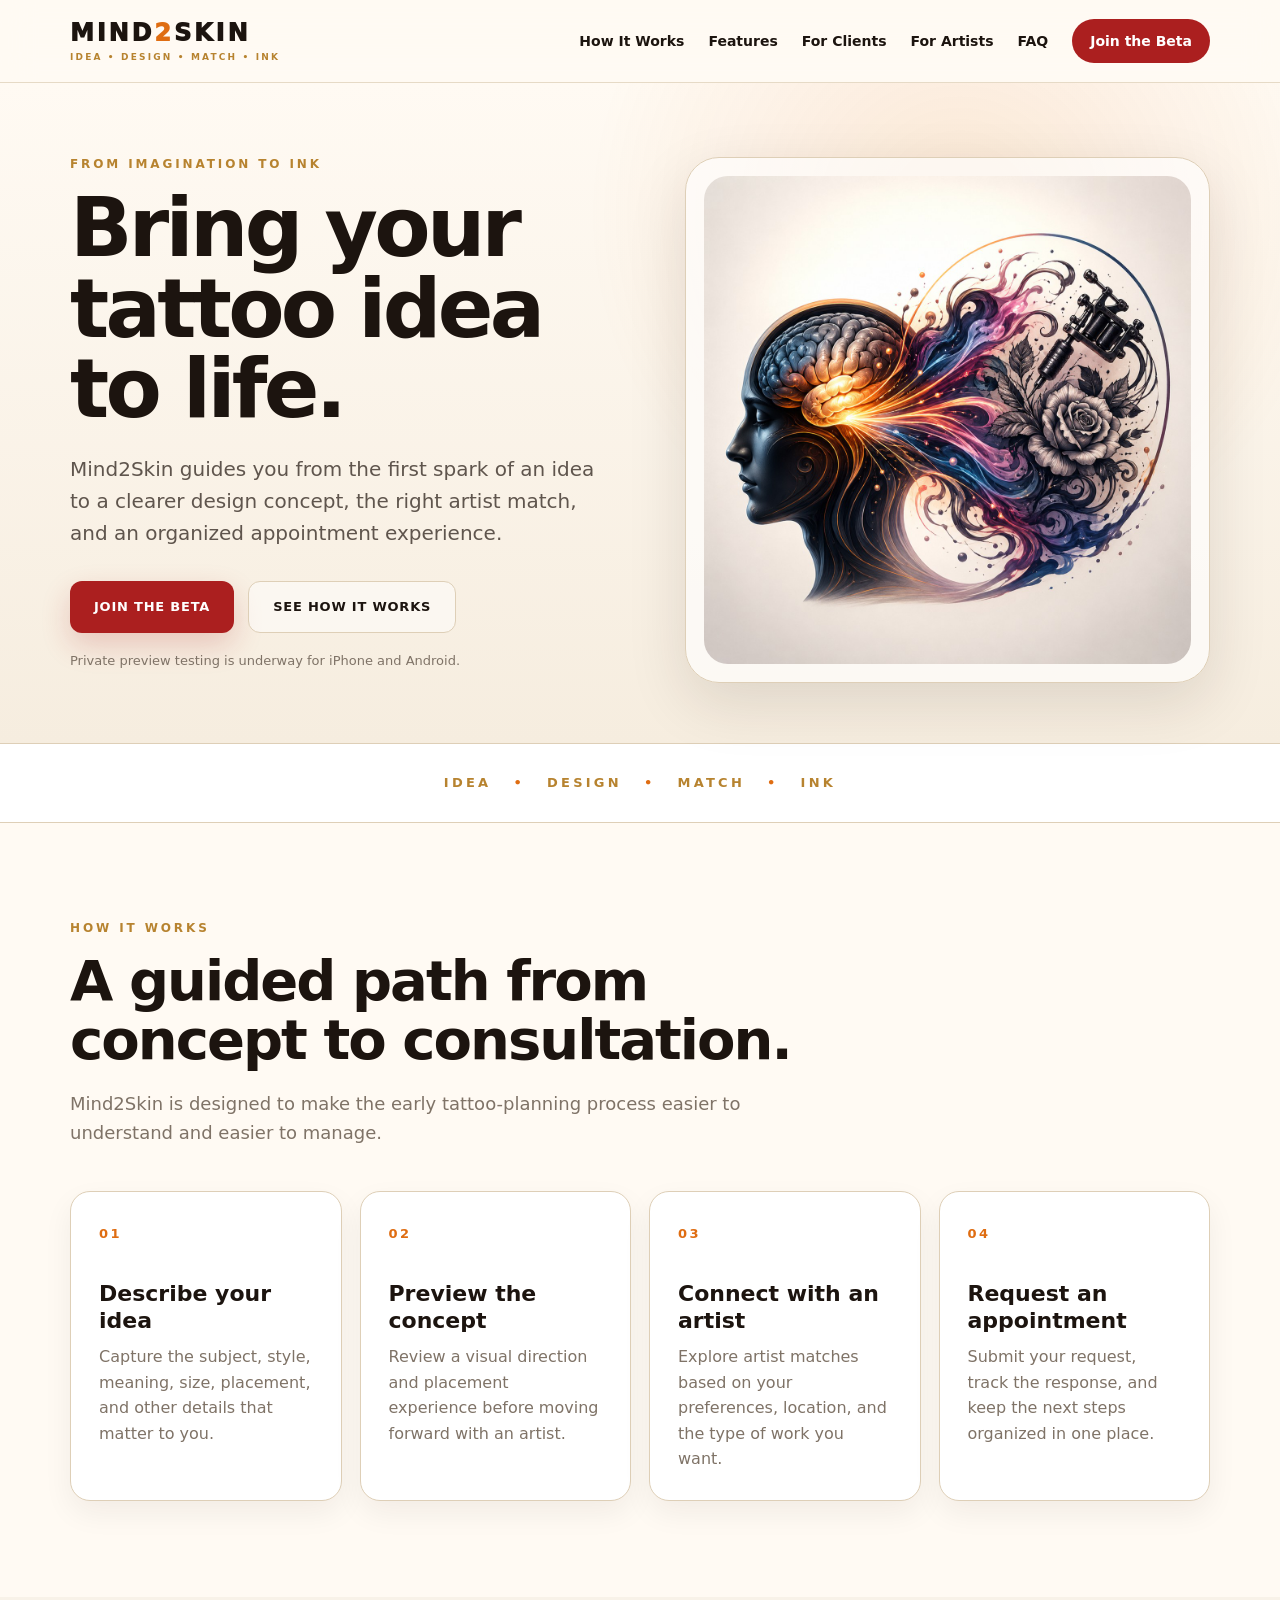
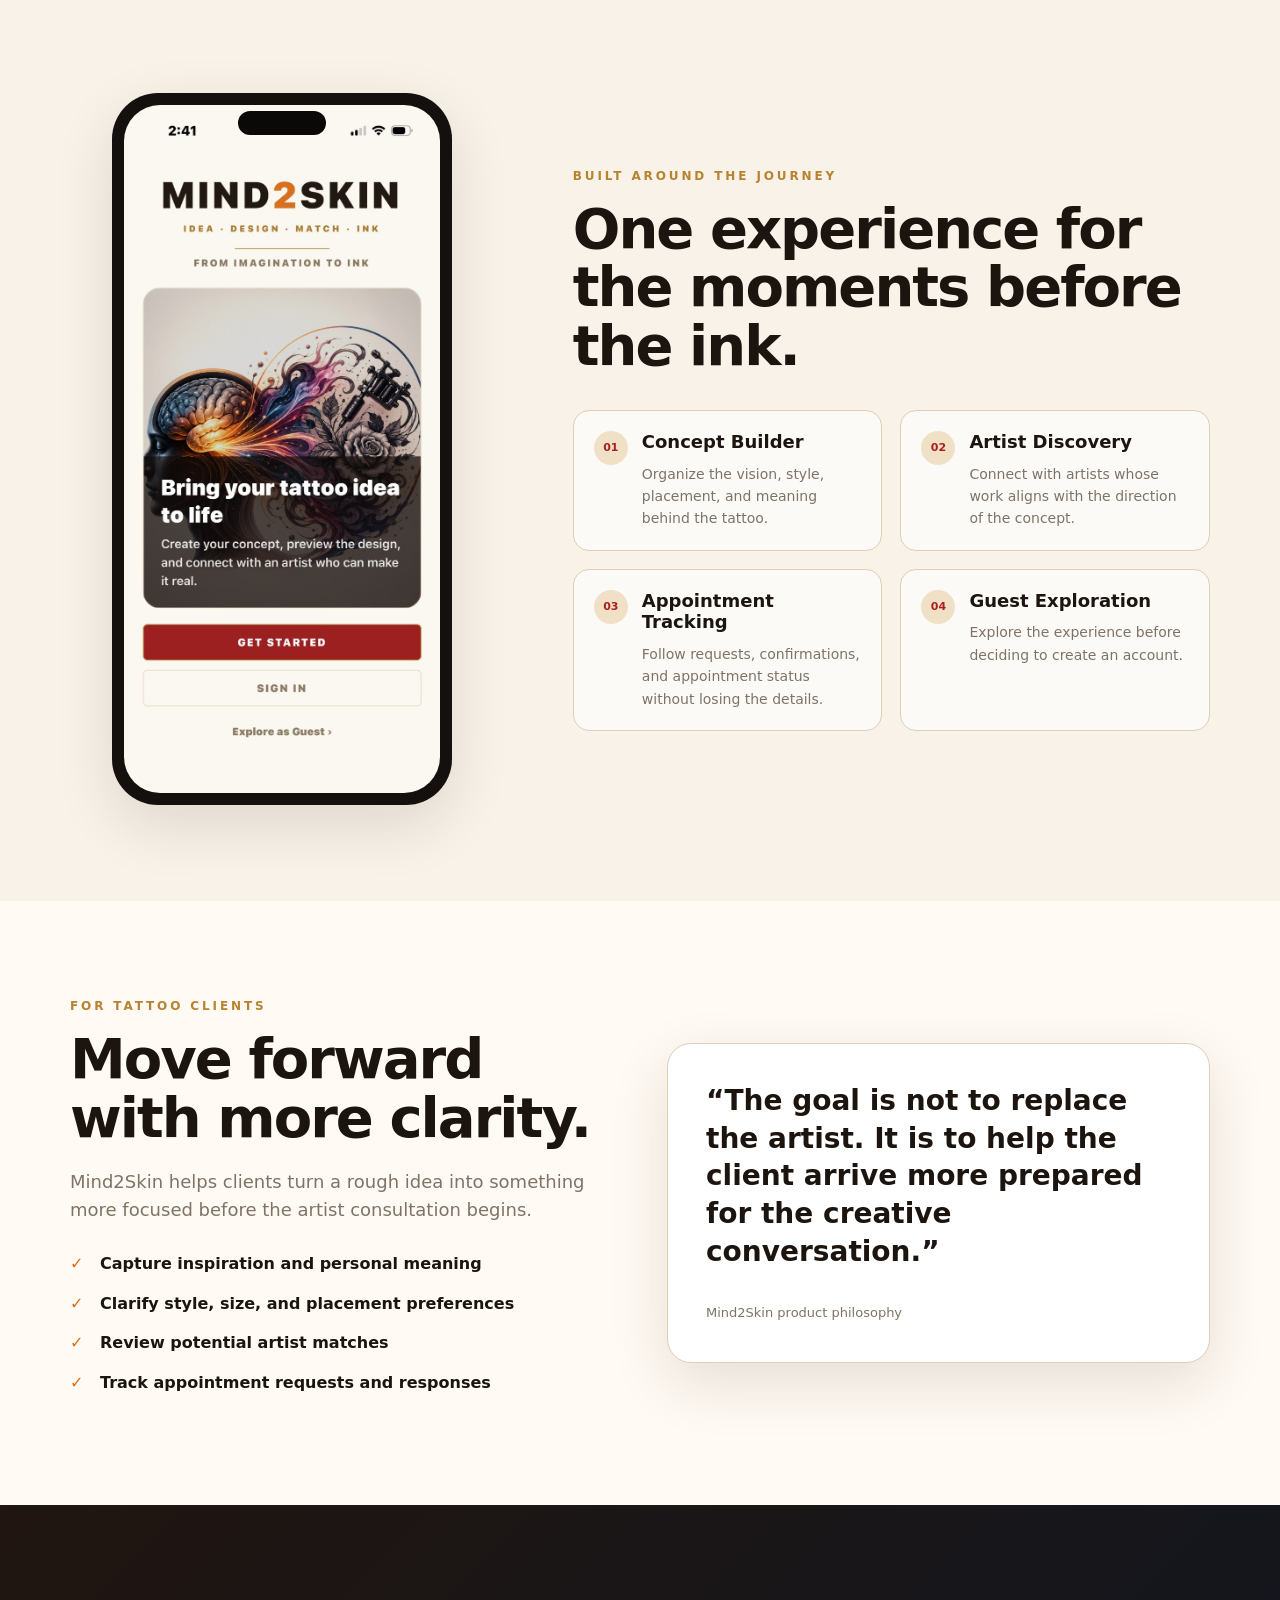
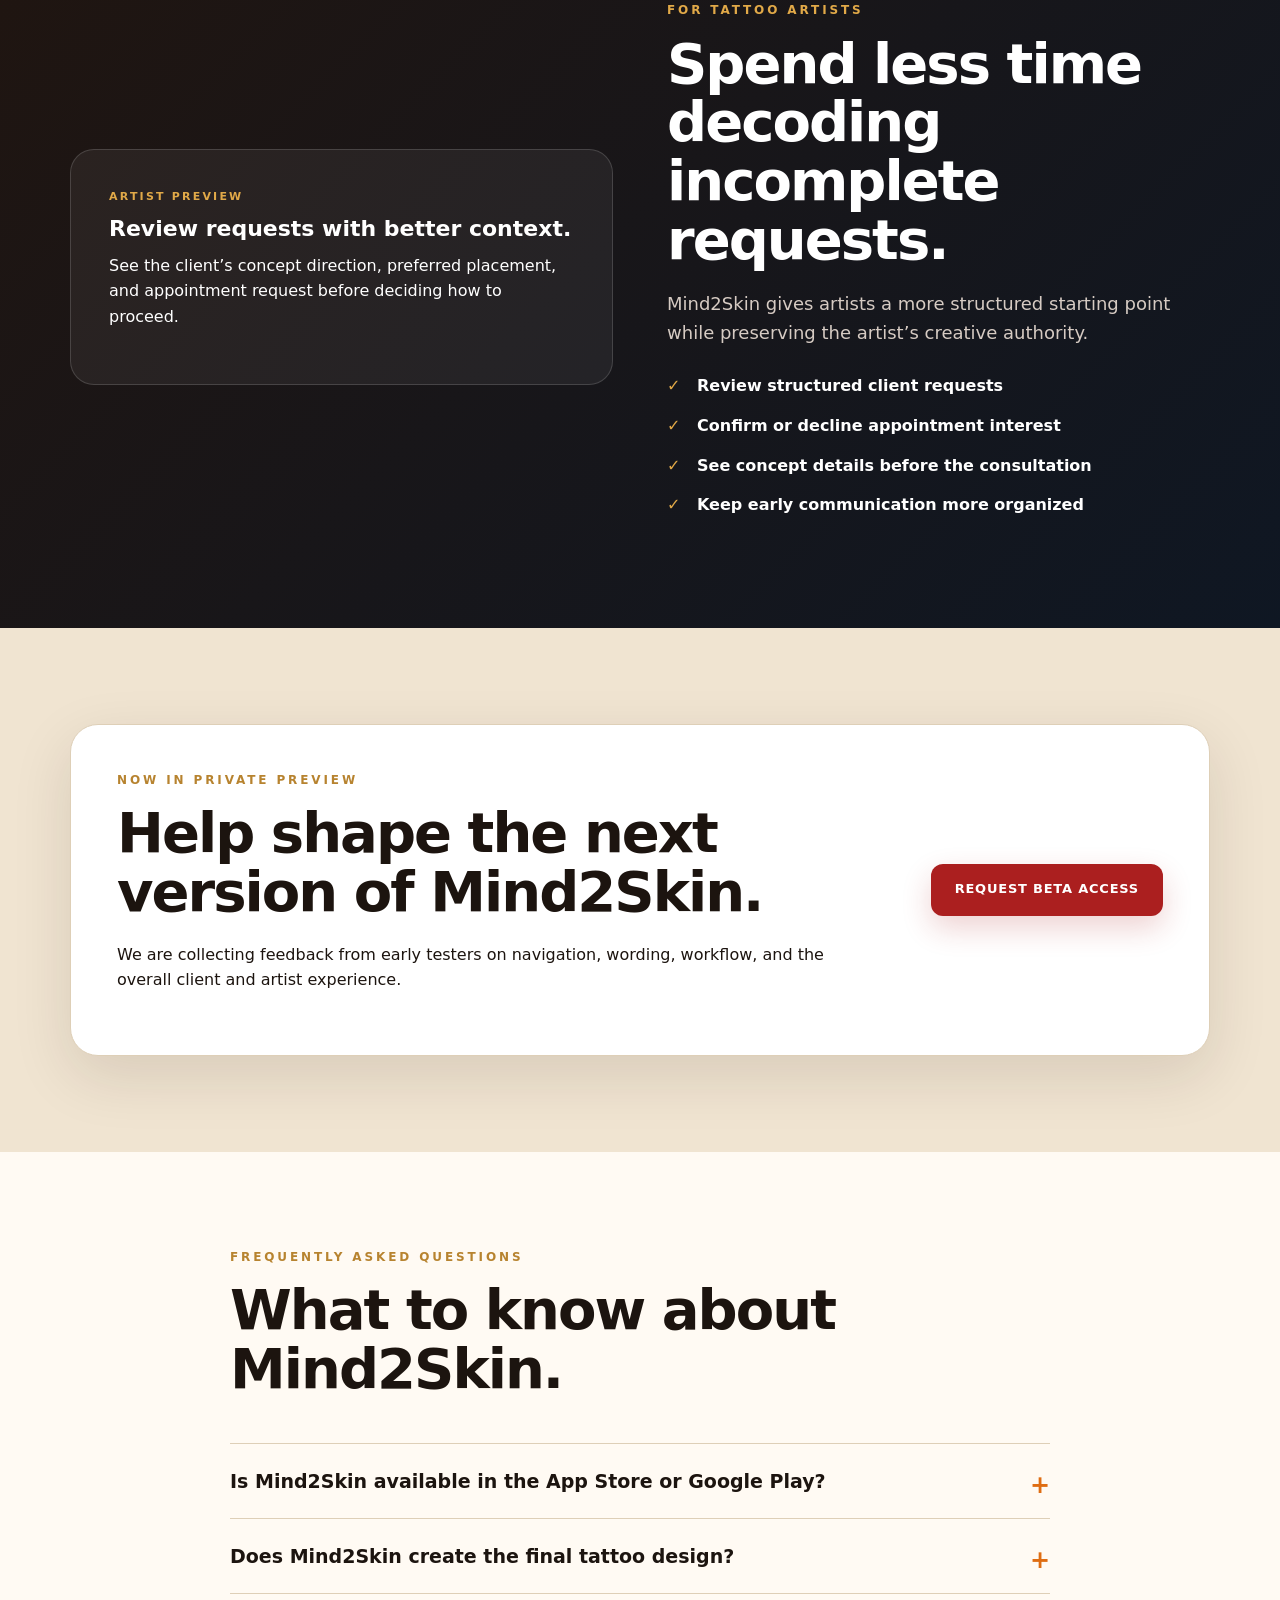
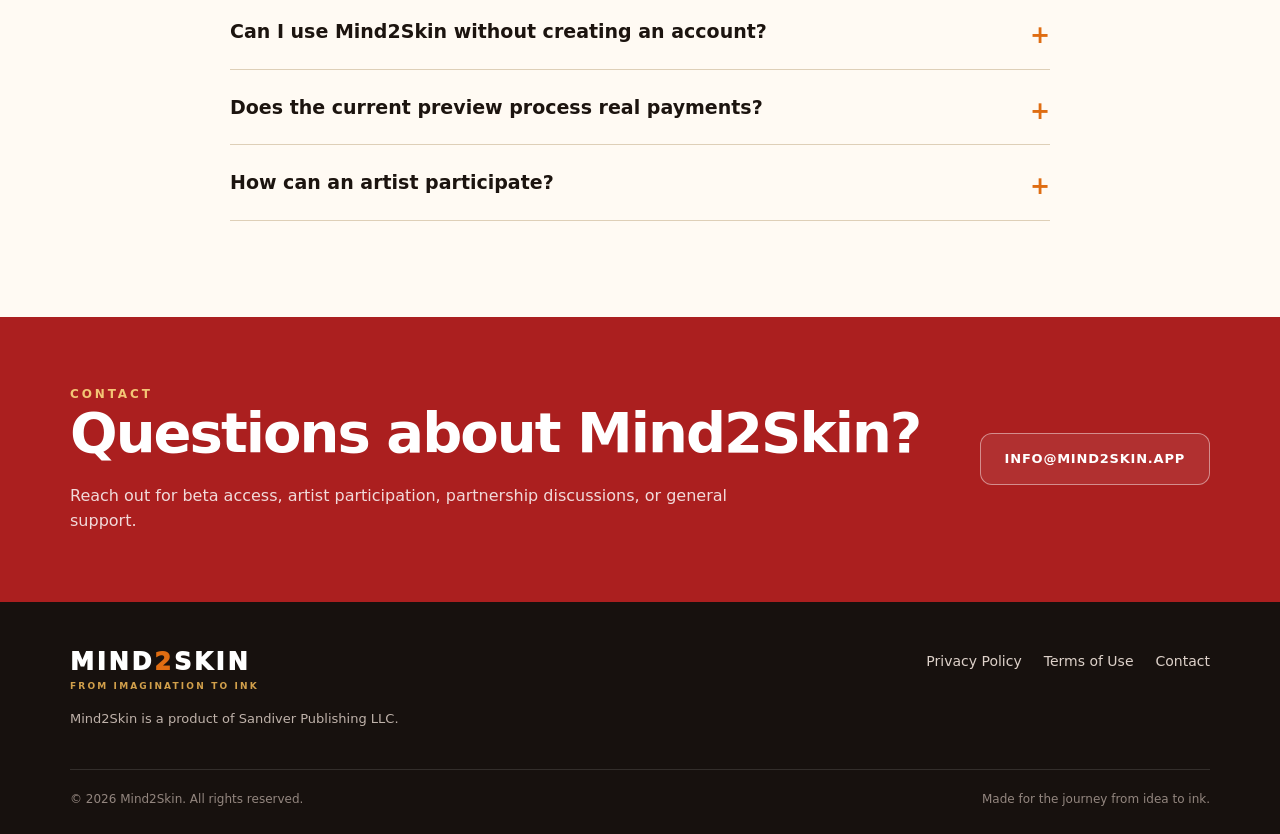
==== index.html @ bf696a44 "Create initial Mind2Skin marketing website Add responsive homepage, app artwork, mobile screenshot, " ====
<!DOCTYPE html>
<html lang="en">
<head>
  <meta charset="utf-8">
  <meta name="viewport" content="width=device-width, initial-scale=1">
  <meta name="description" content="Mind2Skin helps turn tattoo ideas into clear concepts, artist matches, and appointment-ready plans.">
  <meta name="theme-color" content="#f8f2e8">
  <meta property="og:title" content="Mind2Skin — From Imagination to Ink">
  <meta property="og:description" content="Idea. Design. Match. Ink.">
  <meta property="og:type" content="website">
  <meta property="og:image" content="assets/mind2skin-hero-web.jpg">
  <title>Mind2Skin — From Imagination to Ink</title>
  <link rel="stylesheet" href="styles.css">
  <script defer src="script.js"></script>
</head>
<body>
<a class="skip-link" href="#main">Skip to content</a>
<header class="site-header">
  <div class="container header-inner">
    <a class="brand" href="#top" aria-label="Mind2Skin home">
      <span class="brand-word">MIND<span>2</span>SKIN</span>
      <small>Idea • Design • Match • Ink</small>
    </a>
    <button class="menu-toggle" aria-expanded="false" aria-controls="site-nav"><span class="sr-only">Toggle navigation</span><span></span><span></span><span></span></button>
    <nav id="site-nav" class="site-nav" aria-label="Primary navigation">
      <a href="#how-it-works">How It Works</a><a href="#features">Features</a><a href="#clients">For Clients</a><a href="#artists">For Artists</a><a href="#faq">FAQ</a>
      <a class="nav-cta" href="mailto:info@mind2skin.app?subject=Mind2Skin%20Beta%20Interest">Join the Beta</a>
    </nav>
  </div>
</header>
<main id="main">
<section id="top" class="hero">
  <div class="container hero-grid">
    <div class="hero-copy">
      <p class="eyebrow">From Imagination to Ink</p>
      <h1>Bring your tattoo idea to life.</h1>
      <p class="hero-text">Mind2Skin guides you from the first spark of an idea to a clearer design concept, the right artist match, and an organized appointment experience.</p>
      <div class="hero-actions"><a class="button button-primary" href="mailto:info@mind2skin.app?subject=Join%20the%20Mind2Skin%20Beta">Join the Beta</a><a class="button button-secondary" href="#how-it-works">See How It Works</a></div>
      <p class="release-note">Private preview testing is underway for iPhone and Android.</p>
    </div>
    <div class="hero-media"><div class="image-frame"><img src="assets/mind2skin-hero-web.jpg" alt="Mind2Skin concept artwork showing imagination flowing into tattoo art"></div></div>
  </div>
</section>
<section class="trust-strip"><div class="container process-strip"><span>IDEA</span><b>•</b><span>DESIGN</span><b>•</b><span>MATCH</span><b>•</b><span>INK</span></div></section>
<section id="how-it-works" class="section"><div class="container">
  <div class="section-heading"><p class="eyebrow">How It Works</p><h2>A guided path from concept to consultation.</h2><p>Mind2Skin is designed to make the early tattoo-planning process easier to understand and easier to manage.</p></div>
  <div class="steps-grid">
    <article class="step-card"><span class="step-number">01</span><h3>Describe your idea</h3><p>Capture the subject, style, meaning, size, placement, and other details that matter to you.</p></article>
    <article class="step-card"><span class="step-number">02</span><h3>Preview the concept</h3><p>Review a visual direction and placement experience before moving forward with an artist.</p></article>
    <article class="step-card"><span class="step-number">03</span><h3>Connect with an artist</h3><p>Explore artist matches based on your preferences, location, and the type of work you want.</p></article>
    <article class="step-card"><span class="step-number">04</span><h3>Request an appointment</h3><p>Submit your request, track the response, and keep the next steps organized in one place.</p></article>
  </div>
</div></section>
<section id="features" class="section section-alt"><div class="container feature-layout">
  <div class="phone-preview"><div class="phone-shell"><div class="phone-notch"></div><img src="assets/app-screenshot-web.jpg" alt="Mind2Skin mobile app welcome screen"></div></div>
  <div class="feature-copy"><p class="eyebrow">Built Around the Journey</p><h2>One experience for the moments before the ink.</h2>
    <div class="feature-list">
      <article><span class="feature-icon">01</span><div><h3>Concept Builder</h3><p>Organize the vision, style, placement, and meaning behind the tattoo.</p></div></article>
      <article><span class="feature-icon">02</span><div><h3>Artist Discovery</h3><p>Connect with artists whose work aligns with the direction of the concept.</p></div></article>
      <article><span class="feature-icon">03</span><div><h3>Appointment Tracking</h3><p>Follow requests, confirmations, and appointment status without losing the details.</p></div></article>
      <article><span class="feature-icon">04</span><div><h3>Guest Exploration</h3><p>Explore the experience before deciding to create an account.</p></div></article>
    </div>
  </div>
</div></section>
<section id="clients" class="section audience-section"><div class="container audience-grid">
  <div class="audience-copy"><p class="eyebrow">For Tattoo Clients</p><h2>Move forward with more clarity.</h2><p>Mind2Skin helps clients turn a rough idea into something more focused before the artist consultation begins.</p><ul class="check-list"><li>Capture inspiration and personal meaning</li><li>Clarify style, size, and placement preferences</li><li>Review potential artist matches</li><li>Track appointment requests and responses</li></ul></div>
  <div class="audience-card quote-card"><p>“The goal is not to replace the artist. It is to help the client arrive more prepared for the creative conversation.”</p><span>Mind2Skin product philosophy</span></div>
</div></section>
<section id="artists" class="section section-dark"><div class="container audience-grid">
  <div class="audience-card dark-card"><p class="card-label">Artist Preview</p><h3>Review requests with better context.</h3><p>See the client’s concept direction, preferred placement, and appointment request before deciding how to proceed.</p></div>
  <div class="audience-copy"><p class="eyebrow eyebrow-light">For Tattoo Artists</p><h2>Spend less time decoding incomplete requests.</h2><p>Mind2Skin gives artists a more structured starting point while preserving the artist’s creative authority.</p><ul class="check-list light-list"><li>Review structured client requests</li><li>Confirm or decline appointment interest</li><li>See concept details before the consultation</li><li>Keep early communication more organized</li></ul></div>
</div></section>
<section class="section beta-section"><div class="container beta-card"><div><p class="eyebrow">Now in Private Preview</p><h2>Help shape the next version of Mind2Skin.</h2><p>We are collecting feedback from early testers on navigation, wording, workflow, and the overall client and artist experience.</p></div><a class="button button-primary" href="mailto:info@mind2skin.app?subject=Mind2Skin%20Beta%20Tester">Request Beta Access</a></div></section>
<section id="faq" class="section"><div class="container narrow"><div class="section-heading"><p class="eyebrow">Frequently Asked Questions</p><h2>What to know about Mind2Skin.</h2></div>
  <div class="faq-list">
    <details><summary>Is Mind2Skin available in the App Store or Google Play?</summary><p>Not yet. Mind2Skin is currently being tested through private preview builds for iPhone and Android.</p></details>
    <details><summary>Does Mind2Skin create the final tattoo design?</summary><p>No. Mind2Skin helps organize and communicate the concept. The tattoo artist remains responsible for the final artwork, suitability, and execution.</p></details>
    <details><summary>Can I use Mind2Skin without creating an account?</summary><p>Guest exploration is available for parts of the experience, but an account is required to save requests, match with artists, and track appointments.</p></details>
    <details><summary>Does the current preview process real payments?</summary><p>No. Payment functionality shown in the preview is not yet active and does not process real transactions.</p></details>
    <details><summary>How can an artist participate?</summary><p>Artists interested in preview testing or future participation can contact us at info@mind2skin.app.</p></details>
  </div>
</div></section>
<section class="contact-section"><div class="container contact-inner"><div><p class="eyebrow">Contact</p><h2>Questions about Mind2Skin?</h2><p>Reach out for beta access, artist participation, partnership discussions, or general support.</p></div><a class="button button-secondary light-button" href="mailto:info@mind2skin.app">info@mind2skin.app</a></div></section>
</main>
<footer class="site-footer"><div class="container footer-grid"><div><div class="brand footer-brand"><span class="brand-word">MIND<span>2</span>SKIN</span><small>From Imagination to Ink</small></div><p>Mind2Skin is a product of Sandiver Publishing LLC.</p></div><div class="footer-links"><a href="privacy.html">Privacy Policy</a><a href="terms.html">Terms of Use</a><a href="mailto:info@mind2skin.app">Contact</a></div></div><div class="container footer-bottom"><span>© <span data-year></span> Mind2Skin. All rights reserved.</span><span>Made for the journey from idea to ink.</span></div></footer>
</body></html>
---- styles.css ----
:root{--cream:#f8f2e8;--cream2:#fffaf3;--ink:#1c140f;--muted:#7f7367;--line:#decfb7;--gold:#b7832f;--orange:#df6d12;--red:#ab1f1f;--red2:#861717;--white:#fff;--shadow:0 20px 60px rgba(39,24,14,.12)}*{box-sizing:border-box}html{scroll-behavior:smooth}body{margin:0;font-family:Inter,ui-sans-serif,system-ui,-apple-system,BlinkMacSystemFont,"Segoe UI",sans-serif;color:var(--ink);background:var(--cream2);line-height:1.6}img{max-width:100%;display:block}a{color:inherit;text-decoration:none}.container{width:min(1140px,calc(100% - 40px));margin:0 auto}.narrow{width:min(820px,calc(100% - 40px))}.section{padding:96px 0}.skip-link{position:absolute;left:-9999px;top:10px;background:var(--ink);color:#fff;padding:10px 14px;border-radius:8px;z-index:1000}.skip-link:focus{left:10px}.sr-only{position:absolute;width:1px;height:1px;padding:0;margin:-1px;overflow:hidden;clip:rect(0,0,0,0);white-space:nowrap;border:0}.site-header{position:sticky;top:0;z-index:50;background:rgba(255,250,243,.92);backdrop-filter:blur(16px);border-bottom:1px solid rgba(222,207,183,.75)}.header-inner{min-height:82px;display:flex;align-items:center;justify-content:space-between;gap:24px}.brand{display:flex;flex-direction:column;line-height:1}.brand-word{font-size:24px;font-weight:950;letter-spacing:.12em}.brand-word span{color:var(--orange)}.brand small{margin-top:8px;font-size:9px;font-weight:800;letter-spacing:.24em;text-transform:uppercase;color:var(--gold)}.site-nav{display:flex;align-items:center;gap:24px;font-size:14px;font-weight:750}.site-nav a:hover{color:var(--red)}.nav-cta{padding:11px 18px;border-radius:999px;background:var(--red);color:#fff!important}.menu-toggle{display:none;border:0;background:transparent;padding:10px}.menu-toggle span:not(.sr-only){display:block;width:24px;height:2px;background:var(--ink);margin:5px 0}.hero{padding:72px 0 58px;background:radial-gradient(circle at 75% 20%,rgba(223,109,18,.13),transparent 34%),linear-gradient(180deg,#fffaf3 0%,#f6eddf 100%)}.hero-grid{display:grid;grid-template-columns:1.02fr .98fr;align-items:center;gap:68px}.eyebrow{margin:0 0 14px;color:var(--gold);font-size:12px;font-weight:900;letter-spacing:.24em;text-transform:uppercase}h1,h2,h3,p{margin-top:0}h1{font-size:clamp(46px,7vw,82px);line-height:.98;letter-spacing:-.045em;margin-bottom:24px}h2{font-size:clamp(34px,4.8vw,56px);line-height:1.05;letter-spacing:-.035em;margin-bottom:20px}h3{font-size:22px;line-height:1.2;margin-bottom:10px}.hero-text{max-width:640px;font-size:20px;color:#5f554d}.hero-actions{display:flex;flex-wrap:wrap;gap:14px;margin-top:32px}.button{display:inline-flex;align-items:center;justify-content:center;min-height:52px;padding:0 24px;border-radius:12px;font-weight:900;letter-spacing:.06em;text-transform:uppercase;font-size:13px;transition:.2s}.button:hover{transform:translateY(-2px)}.button-primary{background:var(--red);color:#fff;box-shadow:0 12px 30px rgba(171,31,31,.2)}.button-primary:hover{background:var(--red2)}.button-secondary{border:1px solid var(--line);background:rgba(255,255,255,.5)}.release-note{margin-top:18px;color:var(--muted);font-size:13px}.image-frame{padding:18px;border:1px solid var(--line);border-radius:34px;background:rgba(255,255,255,.65);box-shadow:var(--shadow)}.image-frame img{border-radius:24px}.trust-strip{border-top:1px solid var(--line);border-bottom:1px solid var(--line);background:#fff}.process-strip{min-height:78px;display:flex;align-items:center;justify-content:center;gap:22px;color:var(--gold);font-weight:900;letter-spacing:.25em;font-size:13px}.process-strip b{color:var(--orange)}.section-heading{max-width:760px;margin-bottom:44px}.section-heading>p:last-child{font-size:18px;color:var(--muted)}.steps-grid{display:grid;grid-template-columns:repeat(4,1fr);gap:18px}.step-card{padding:28px;border:1px solid var(--line);border-radius:20px;background:#fff;box-shadow:0 12px 30px rgba(39,24,14,.06)}.step-number{display:inline-block;margin-bottom:36px;color:var(--orange);font-size:13px;font-weight:900;letter-spacing:.18em}.step-card p{margin-bottom:0;color:var(--muted)}.section-alt{background:var(--cream)}.feature-layout{display:grid;grid-template-columns:.8fr 1.2fr;gap:78px;align-items:center}.phone-preview{display:flex;justify-content:center}.phone-shell{position:relative;width:min(340px,100%);padding:12px;border-radius:46px;background:#14100d;box-shadow:var(--shadow)}.phone-notch{position:absolute;z-index:2;top:18px;left:50%;transform:translateX(-50%);width:88px;height:24px;border-radius:999px;background:#0b0908}.phone-shell img{border-radius:36px}.feature-list{display:grid;grid-template-columns:1fr 1fr;gap:18px;margin-top:34px}.feature-list article{display:flex;gap:14px;padding:20px;border:1px solid var(--line);border-radius:16px;background:rgba(255,255,255,.65)}.feature-list h3{font-size:18px}.feature-list p{margin-bottom:0;color:var(--muted);font-size:14px}.feature-icon{flex:0 0 34px;height:34px;display:grid;place-items:center;border-radius:50%;background:#efe0c6;color:var(--red);font-size:11px;font-weight:900}.audience-grid{display:grid;grid-template-columns:1fr 1fr;gap:54px;align-items:center}.audience-copy>p:not(.eyebrow){font-size:18px;color:var(--muted)}.check-list{list-style:none;padding:0;margin:26px 0 0}.check-list li{position:relative;padding-left:30px;margin:14px 0;font-weight:700}.check-list li:before{content:"✓";position:absolute;left:0;color:var(--orange)}.audience-card{padding:38px;border-radius:24px;background:#fff;border:1px solid var(--line);box-shadow:var(--shadow)}.quote-card p{font-size:28px;line-height:1.35;font-weight:800}.quote-card span{color:var(--muted);font-size:13px}.section-dark{background:linear-gradient(135deg,#201510,#0f1723);color:#fff}.eyebrow-light{color:#e1a948}.dark-card{background:rgba(255,255,255,.06);border-color:rgba(255,255,255,.15);box-shadow:none}.card-label{color:#e1a948;font-size:11px;font-weight:900;letter-spacing:.2em;text-transform:uppercase}.section-dark .audience-copy>p:not(.eyebrow){color:#d6cbc3}.light-list li:before{color:#e1a948}.beta-section{background:#f0e4d1}.beta-card{display:flex;align-items:center;justify-content:space-between;gap:40px;padding:46px;border-radius:28px;background:#fff;border:1px solid var(--line);box-shadow:var(--shadow)}.beta-card div{max-width:760px}.faq-list{border-top:1px solid var(--line)}.faq-list details{border-bottom:1px solid var(--line);padding:22px 0}.faq-list summary{cursor:pointer;font-size:19px;font-weight:850;list-style:none}.faq-list summary:after{content:"+";float:right;color:var(--orange);font-size:24px}.faq-list details[open] summary:after{content:"–"}.faq-list p{margin:14px 0 0;color:var(--muted)}.contact-section{padding:68px 0;background:var(--red);color:#fff}.contact-inner{display:flex;align-items:center;justify-content:space-between;gap:30px}.contact-inner p{max-width:720px;margin-bottom:0;color:#f1dada}.contact-inner .eyebrow{color:#f3c575}.light-button{border-color:rgba(255,255,255,.45);color:#fff;background:rgba(255,255,255,.08)}.site-footer{padding:48px 0 24px;background:#17110e;color:#fff}.footer-grid{display:flex;justify-content:space-between;gap:40px}.footer-brand small{color:#d2a04b}.footer-grid p{margin:18px 0 0;color:#bfb2aa;font-size:13px}.footer-links{display:flex;gap:22px;flex-wrap:wrap;align-items:flex-start}.footer-links a{color:#ddd1c9;font-size:14px}.footer-bottom{display:flex;justify-content:space-between;gap:20px;margin-top:40px;padding-top:20px;border-top:1px solid rgba(255,255,255,.12);color:#93867f;font-size:12px}.legal-page{padding:70px 0 100px}.legal-page h1{font-size:48px}.legal-page h2{font-size:28px;margin-top:38px}.legal-page p,.legal-page li{color:#5f554d}.legal-note{padding:18px 20px;border:1px solid var(--line);border-radius:14px;background:var(--cream)}@media(max-width:900px){.menu-toggle{display:block}.site-nav{display:none;position:absolute;top:82px;left:20px;right:20px;flex-direction:column;align-items:stretch;gap:0;padding:16px;border:1px solid var(--line);border-radius:16px;background:#fff;box-shadow:var(--shadow)}.site-nav.open{display:flex}.site-nav a{padding:12px 8px}.nav-cta{text-align:center;margin-top:8px}.hero-grid,.feature-layout,.audience-grid{grid-template-columns:1fr}.hero-copy{text-align:center}.hero-actions{justify-content:center}.hero-media{max-width:650px;margin:0 auto}.steps-grid{grid-template-columns:1fr 1fr}.feature-copy{order:-1}}@media(max-width:640px){.container,.narrow{width:min(100% - 28px,1140px)}.section{padding:70px 0}.hero{padding:50px 0}h1{font-size:48px}h2{font-size:38px}.hero-text{font-size:17px}.hero-actions{flex-direction:column}.button{width:100%}.steps-grid,.feature-list{grid-template-columns:1fr}.process-strip{gap:10px;font-size:10px;letter-spacing:.16em}.beta-card,.contact-inner,.footer-grid,.footer-bottom{flex-direction:column;align-items:flex-start}.beta-card{padding:30px}.quote-card p{font-size:23px}.site-header .brand small{display:none}}
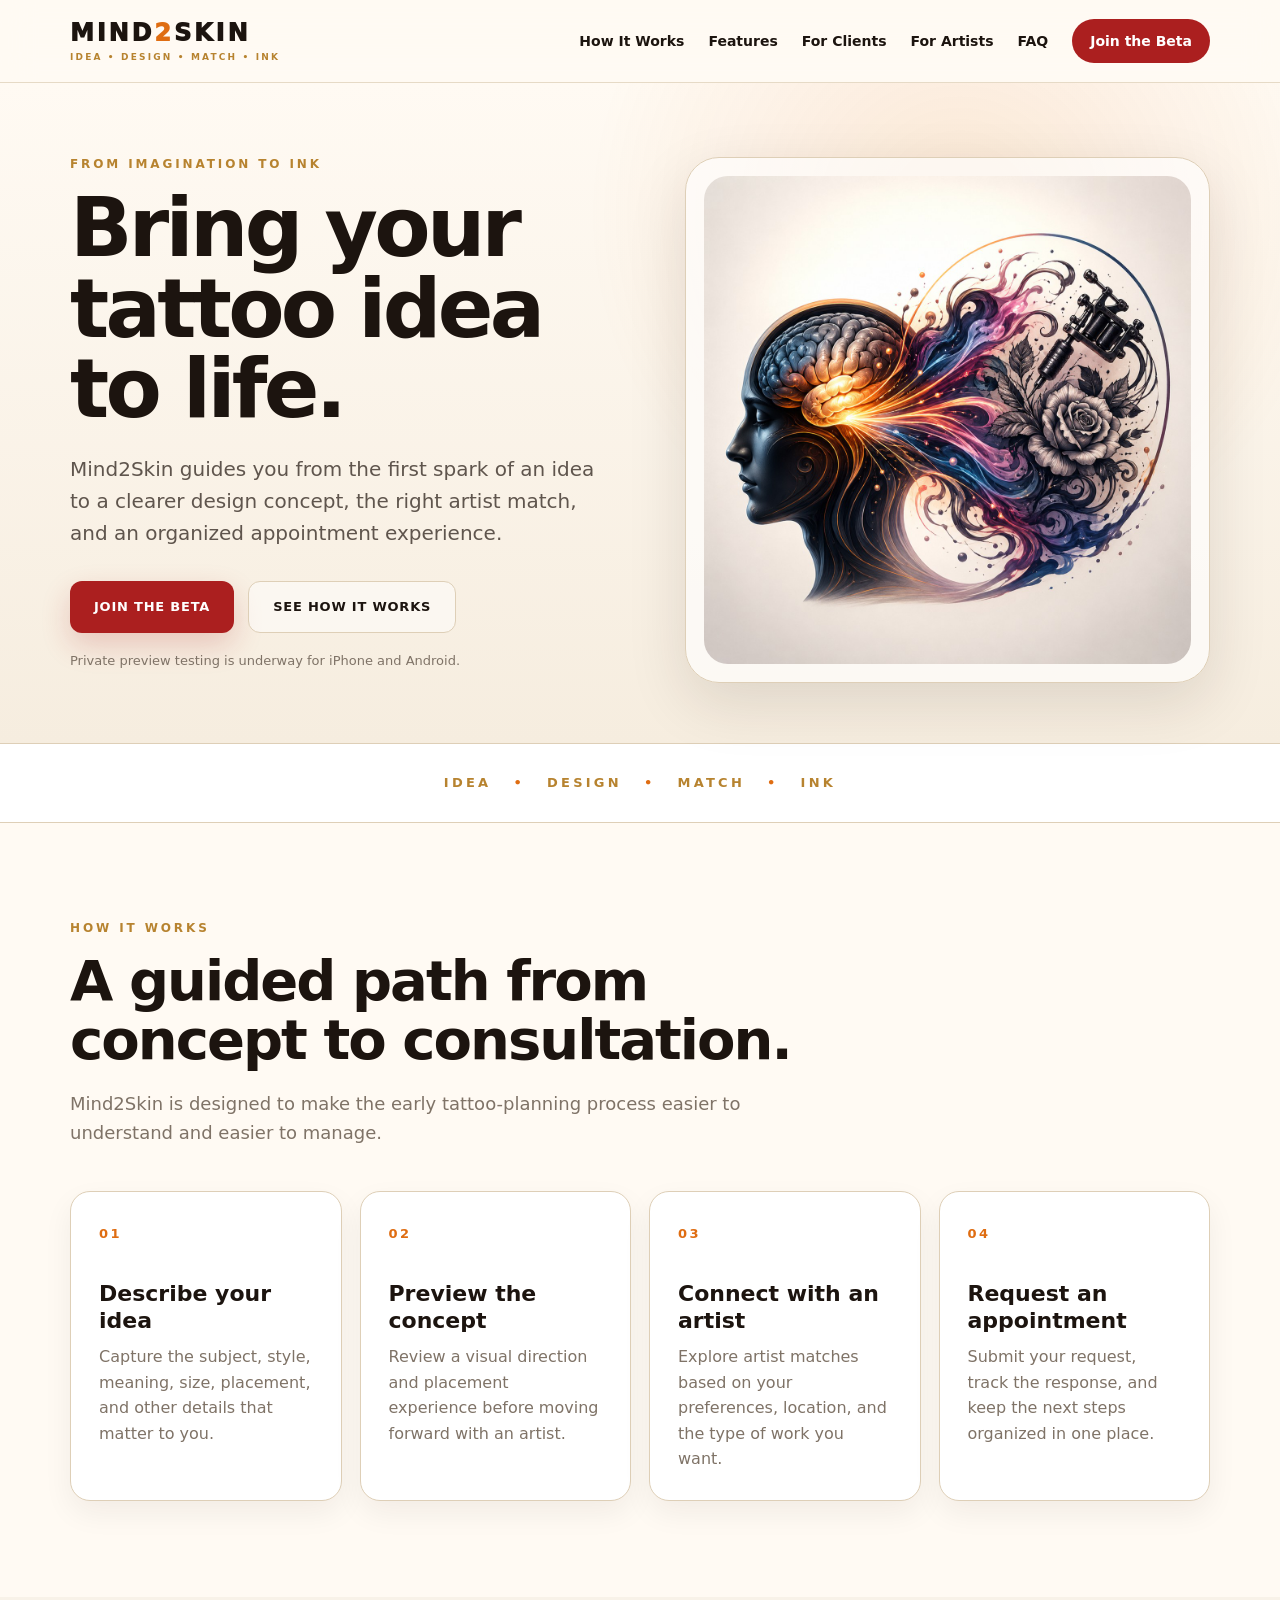
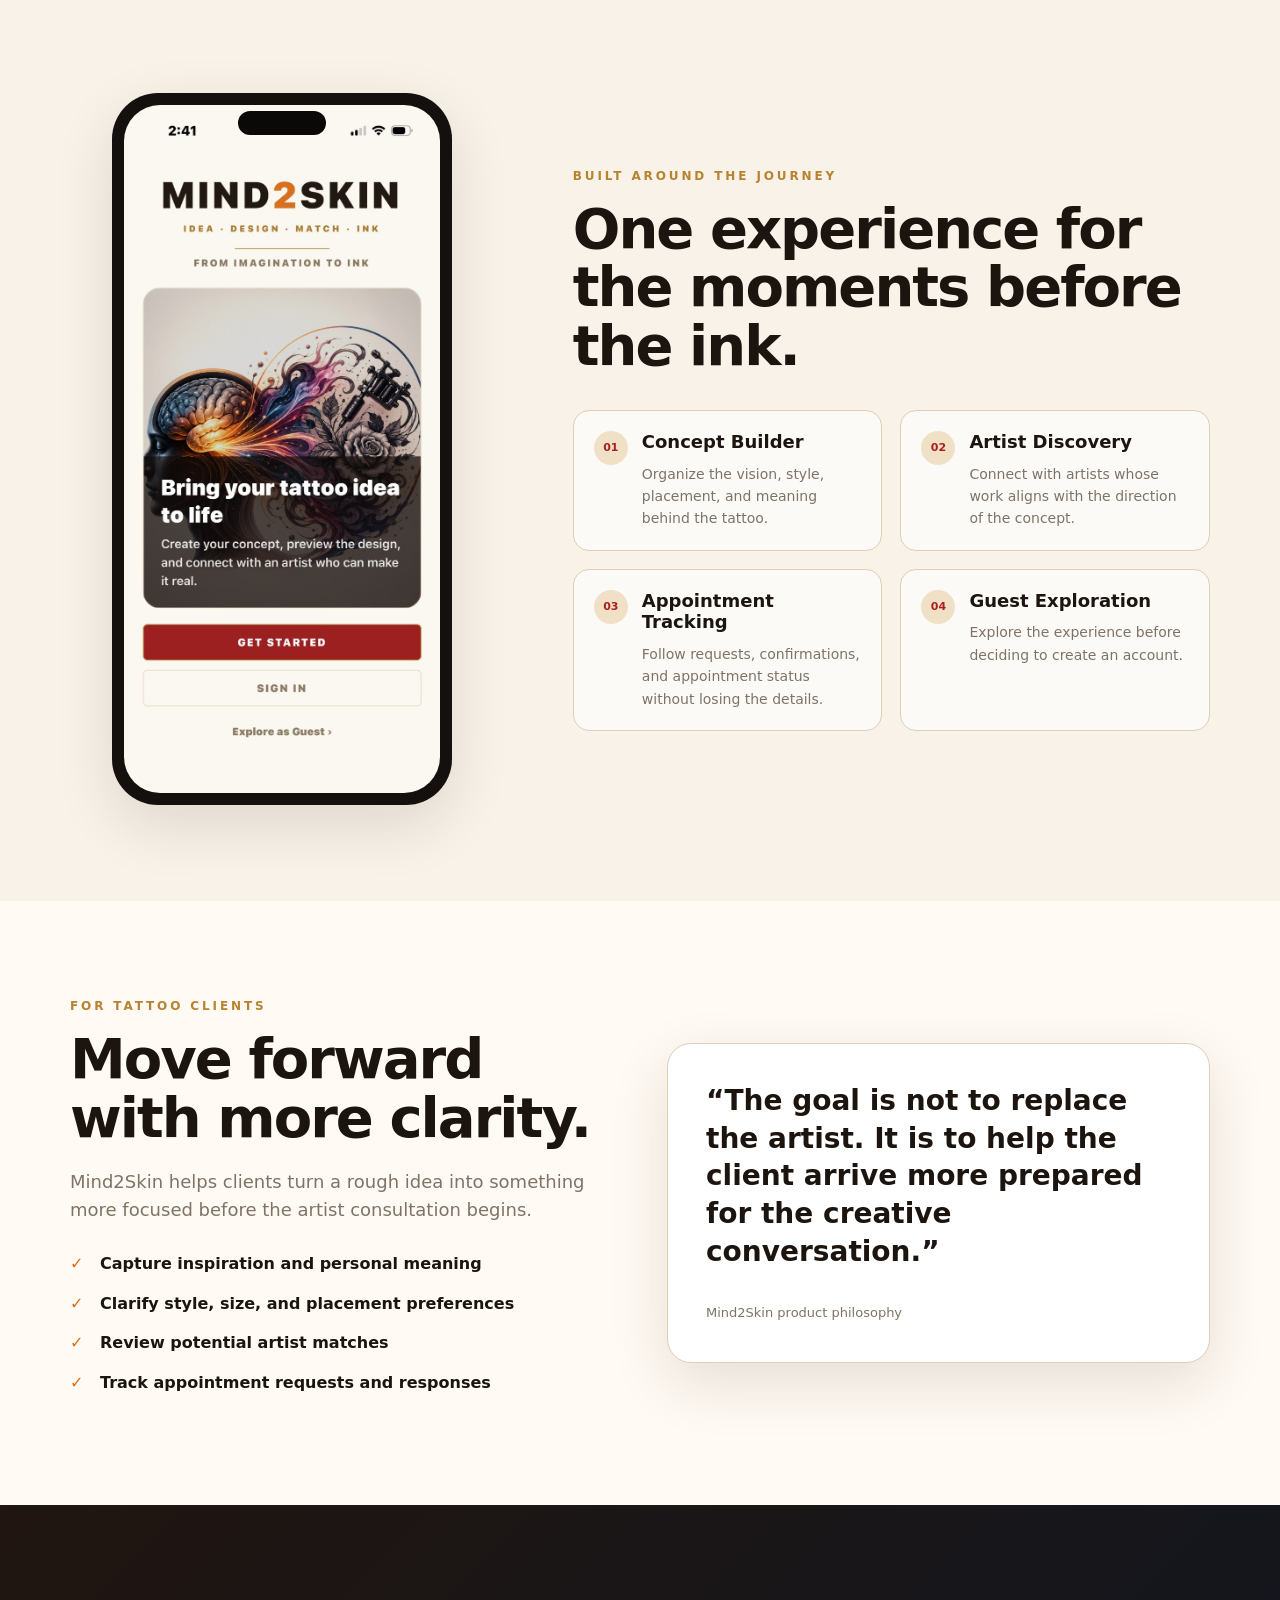
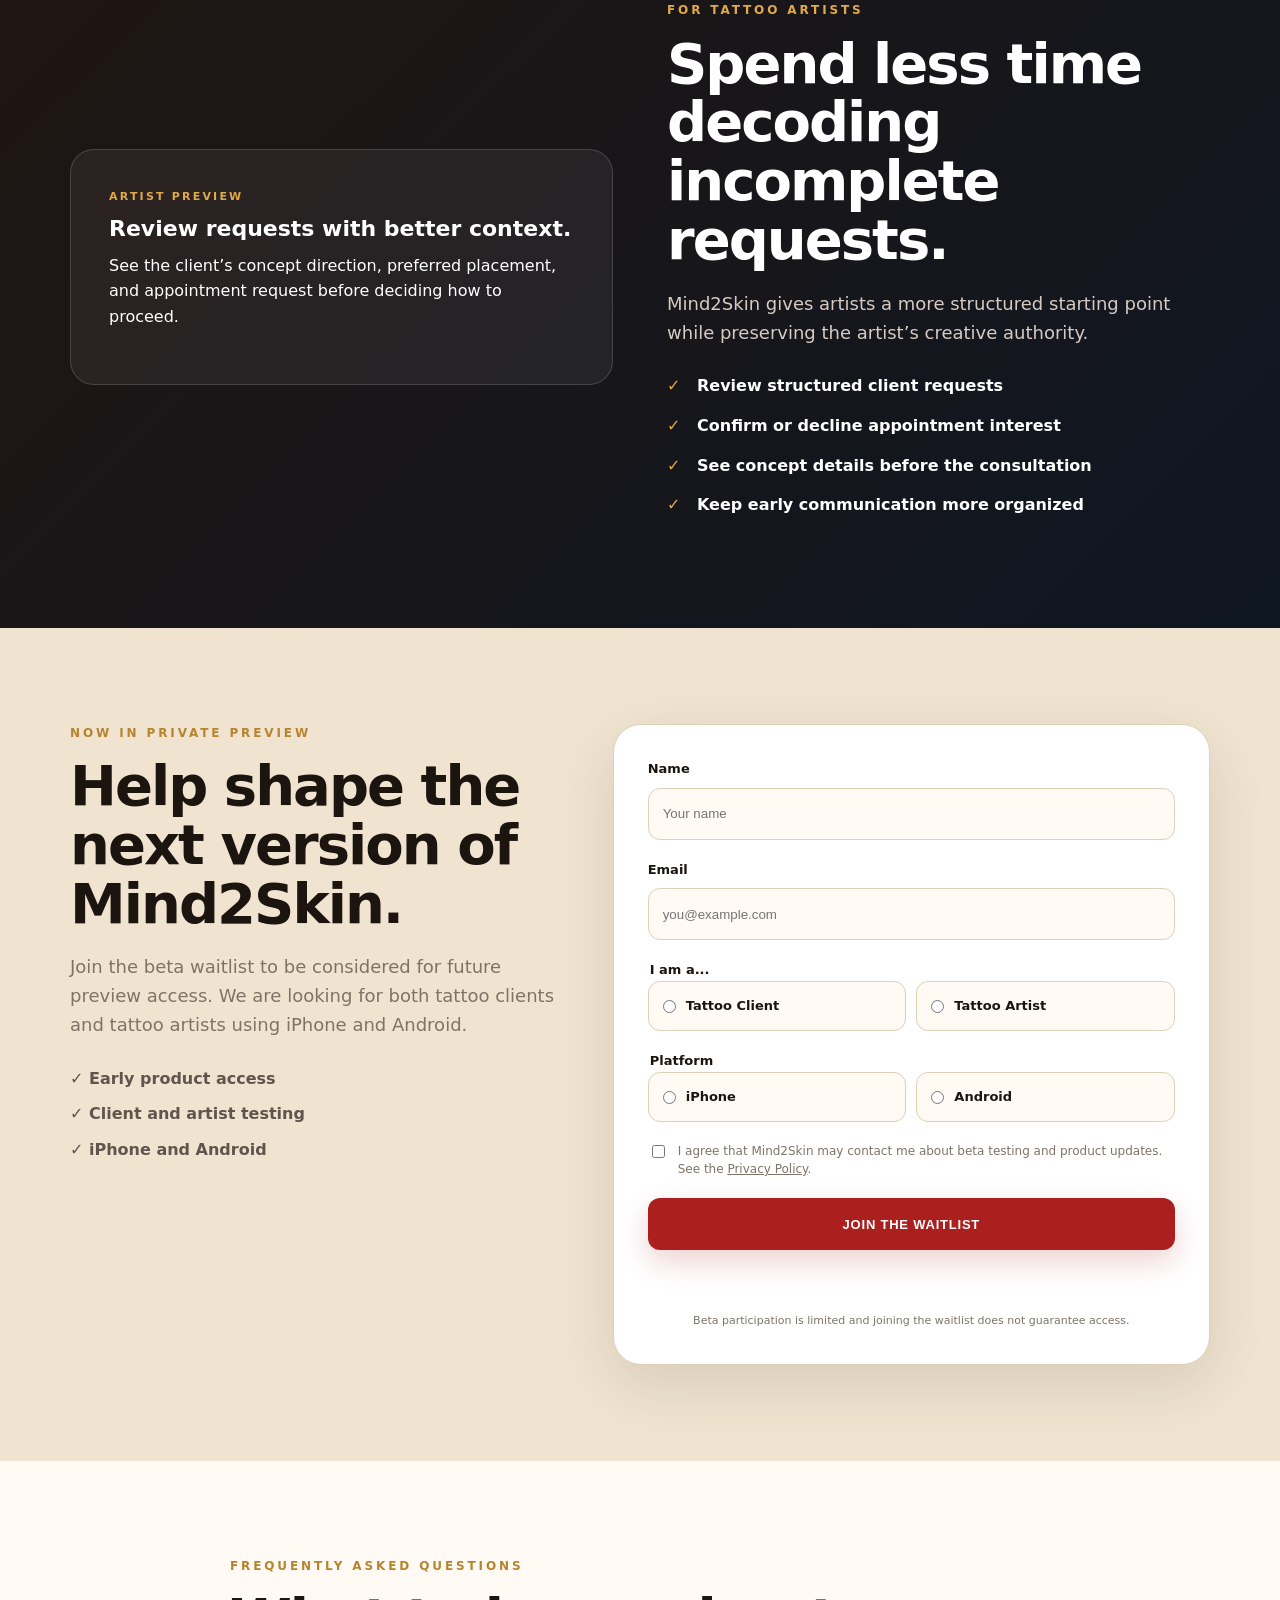
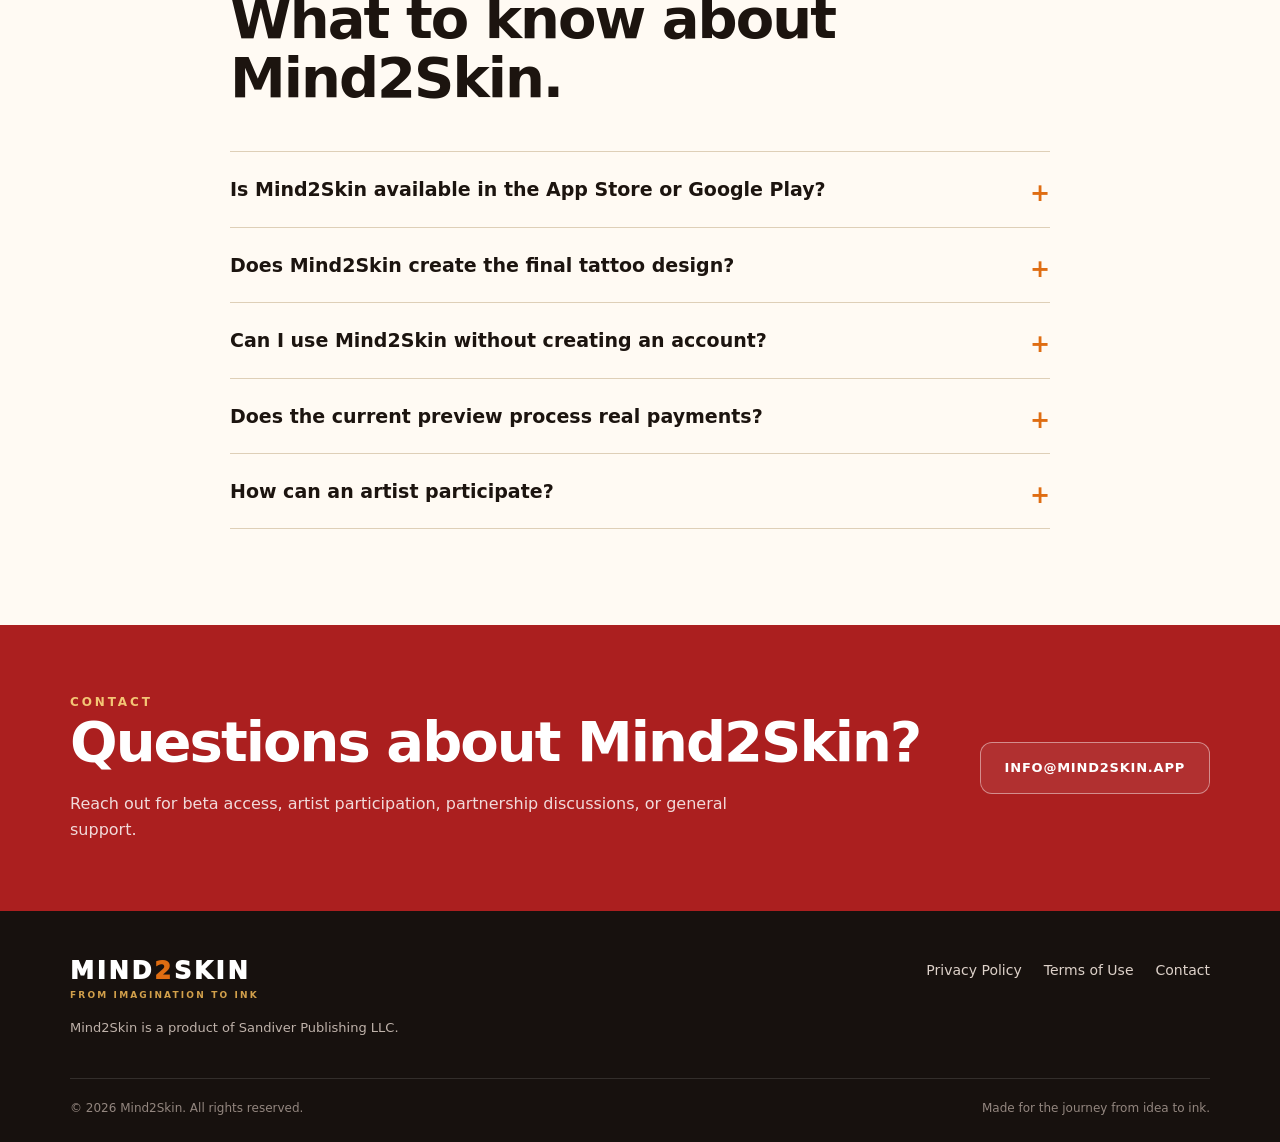
==== commit d1a7b20b: "Connect Mind2Skin beta waitlist to Formspree Add the Mind2Skin beta waitlist form, connect submissio" ====
--- a/index.html
+++ b/index.html
@@ -24,7 +24,7 @@
     <button class="menu-toggle" aria-expanded="false" aria-controls="site-nav"><span class="sr-only">Toggle navigation</span><span></span><span></span><span></span></button>
     <nav id="site-nav" class="site-nav" aria-label="Primary navigation">
       <a href="#how-it-works">How It Works</a><a href="#features">Features</a><a href="#clients">For Clients</a><a href="#artists">For Artists</a><a href="#faq">FAQ</a>
-      <a class="nav-cta" href="mailto:info@mind2skin.app?subject=Mind2Skin%20Beta%20Interest">Join the Beta</a>
+      <a class="nav-cta" href="#beta">Join the Beta</a>
     </nav>
   </div>
 </header>
@@ -35,7 +35,7 @@
       <p class="eyebrow">From Imagination to Ink</p>
       <h1>Bring your tattoo idea to life.</h1>
       <p class="hero-text">Mind2Skin guides you from the first spark of an idea to a clearer design concept, the right artist match, and an organized appointment experience.</p>
-      <div class="hero-actions"><a class="button button-primary" href="mailto:info@mind2skin.app?subject=Join%20the%20Mind2Skin%20Beta">Join the Beta</a><a class="button button-secondary" href="#how-it-works">See How It Works</a></div>
+      <div class="hero-actions"><a class="button button-primary" href="#beta">Join the Beta</a><a class="button button-secondary" href="#how-it-works">See How It Works</a></div>
       <p class="release-note">Private preview testing is underway for iPhone and Android.</p>
     </div>
     <div class="hero-media"><div class="image-frame"><img src="assets/mind2skin-hero-web.jpg" alt="Mind2Skin concept artwork showing imagination flowing into tattoo art"></div></div>
@@ -70,8 +70,107 @@
   <div class="audience-card dark-card"><p class="card-label">Artist Preview</p><h3>Review requests with better context.</h3><p>See the client’s concept direction, preferred placement, and appointment request before deciding how to proceed.</p></div>
   <div class="audience-copy"><p class="eyebrow eyebrow-light">For Tattoo Artists</p><h2>Spend less time decoding incomplete requests.</h2><p>Mind2Skin gives artists a more structured starting point while preserving the artist’s creative authority.</p><ul class="check-list light-list"><li>Review structured client requests</li><li>Confirm or decline appointment interest</li><li>See concept details before the consultation</li><li>Keep early communication more organized</li></ul></div>
 </div></section>
-<section class="section beta-section"><div class="container beta-card"><div><p class="eyebrow">Now in Private Preview</p><h2>Help shape the next version of Mind2Skin.</h2><p>We are collecting feedback from early testers on navigation, wording, workflow, and the overall client and artist experience.</p></div><a class="button button-primary" href="mailto:info@mind2skin.app?subject=Mind2Skin%20Beta%20Tester">Request Beta Access</a></div></section>
-<section id="faq" class="section"><div class="container narrow"><div class="section-heading"><p class="eyebrow">Frequently Asked Questions</p><h2>What to know about Mind2Skin.</h2></div>
+<section id="beta" class="section beta-section">
+      <div class="container beta-layout">
+        <div class="beta-intro">
+          <p class="eyebrow">Now in Private Preview</p>
+          <h2>Help shape the next version of Mind2Skin.</h2>
+          <p>
+            Join the beta waitlist to be considered for future preview access.
+            We are looking for both tattoo clients and tattoo artists using iPhone and Android.
+          </p>
+          <div class="beta-points">
+            <span>✓ Early product access</span>
+            <span>✓ Client and artist testing</span>
+            <span>✓ iPhone and Android</span>
+          </div>
+        </div>
+
+        <div class="waitlist-card">
+          <form
+            id="beta-form"
+            class="waitlist-form"
+            action="https://formspree.io/f/mvkpgjrw"
+            method="POST"
+            data-waitlist-form
+          >
+            <input type="hidden" name="_subject" value="New Mind2Skin Beta Waitlist Signup">
+            <input type="hidden" name="source" value="mind2skin.app">
+
+            <div class="form-field">
+              <label for="beta-name">Name</label>
+              <input
+                id="beta-name"
+                name="name"
+                type="text"
+                autocomplete="name"
+                placeholder="Your name"
+                required
+              >
+            </div>
+
+            <div class="form-field">
+              <label for="beta-email">Email</label>
+              <input
+                id="beta-email"
+                name="email"
+                type="email"
+                autocomplete="email"
+                placeholder="you@example.com"
+                required
+              >
+            </div>
+
+            <fieldset class="form-field">
+              <legend>I am a...</legend>
+              <div class="choice-grid">
+                <label class="choice">
+                  <input type="radio" name="user_type" value="Tattoo Client" required>
+                  <span>Tattoo Client</span>
+                </label>
+                <label class="choice">
+                  <input type="radio" name="user_type" value="Tattoo Artist" required>
+                  <span>Tattoo Artist</span>
+                </label>
+              </div>
+            </fieldset>
+
+            <fieldset class="form-field">
+              <legend>Platform</legend>
+              <div class="choice-grid">
+                <label class="choice">
+                  <input type="radio" name="platform" value="iPhone" required>
+                  <span>iPhone</span>
+                </label>
+                <label class="choice">
+                  <input type="radio" name="platform" value="Android" required>
+                  <span>Android</span>
+                </label>
+              </div>
+            </fieldset>
+
+            <label class="consent">
+              <input type="checkbox" name="beta_consent" value="Yes" required>
+              <span>
+                I agree that Mind2Skin may contact me about beta testing and product updates.
+                See the <a href="privacy.html">Privacy Policy</a>.
+              </span>
+            </label>
+
+            <button class="button button-primary form-submit" type="submit" data-submit-button>
+              Join the Waitlist
+            </button>
+
+            <p class="form-status" aria-live="polite" data-form-status></p>
+            <p class="form-note">
+              Beta participation is limited and joining the waitlist does not guarantee access.
+            </p>
+          </form>
+        </div>
+      </div>
+    </section>
+
+    <section id="faq" class="section"><div class="container narrow"><div class="section-heading"><p class="eyebrow">Frequently Asked Questions</p><h2>What to know about Mind2Skin.</h2></div>
   <div class="faq-list">
     <details><summary>Is Mind2Skin available in the App Store or Google Play?</summary><p>Not yet. Mind2Skin is currently being tested through private preview builds for iPhone and Android.</p></details>
     <details><summary>Does Mind2Skin create the final tattoo design?</summary><p>No. Mind2Skin helps organize and communicate the concept. The tattoo artist remains responsible for the final artwork, suitability, and execution.</p></details>
--- a/styles.css
+++ b/styles.css
@@ -1 +1,82 @@
 :root{--cream:#f8f2e8;--cream2:#fffaf3;--ink:#1c140f;--muted:#7f7367;--line:#decfb7;--gold:#b7832f;--orange:#df6d12;--red:#ab1f1f;--red2:#861717;--white:#fff;--shadow:0 20px 60px rgba(39,24,14,.12)}*{box-sizing:border-box}html{scroll-behavior:smooth}body{margin:0;font-family:Inter,ui-sans-serif,system-ui,-apple-system,BlinkMacSystemFont,"Segoe UI",sans-serif;color:var(--ink);background:var(--cream2);line-height:1.6}img{max-width:100%;display:block}a{color:inherit;text-decoration:none}.container{width:min(1140px,calc(100% - 40px));margin:0 auto}.narrow{width:min(820px,calc(100% - 40px))}.section{padding:96px 0}.skip-link{position:absolute;left:-9999px;top:10px;background:var(--ink);color:#fff;padding:10px 14px;border-radius:8px;z-index:1000}.skip-link:focus{left:10px}.sr-only{position:absolute;width:1px;height:1px;padding:0;margin:-1px;overflow:hidden;clip:rect(0,0,0,0);white-space:nowrap;border:0}.site-header{position:sticky;top:0;z-index:50;background:rgba(255,250,243,.92);backdrop-filter:blur(16px);border-bottom:1px solid rgba(222,207,183,.75)}.header-inner{min-height:82px;display:flex;align-items:center;justify-content:space-between;gap:24px}.brand{display:flex;flex-direction:column;line-height:1}.brand-word{font-size:24px;font-weight:950;letter-spacing:.12em}.brand-word span{color:var(--orange)}.brand small{margin-top:8px;font-size:9px;font-weight:800;letter-spacing:.24em;text-transform:uppercase;color:var(--gold)}.site-nav{display:flex;align-items:center;gap:24px;font-size:14px;font-weight:750}.site-nav a:hover{color:var(--red)}.nav-cta{padding:11px 18px;border-radius:999px;background:var(--red);color:#fff!important}.menu-toggle{display:none;border:0;background:transparent;padding:10px}.menu-toggle span:not(.sr-only){display:block;width:24px;height:2px;background:var(--ink);margin:5px 0}.hero{padding:72px 0 58px;background:radial-gradient(circle at 75% 20%,rgba(223,109,18,.13),transparent 34%),linear-gradient(180deg,#fffaf3 0%,#f6eddf 100%)}.hero-grid{display:grid;grid-template-columns:1.02fr .98fr;align-items:center;gap:68px}.eyebrow{margin:0 0 14px;color:var(--gold);font-size:12px;font-weight:900;letter-spacing:.24em;text-transform:uppercase}h1,h2,h3,p{margin-top:0}h1{font-size:clamp(46px,7vw,82px);line-height:.98;letter-spacing:-.045em;margin-bottom:24px}h2{font-size:clamp(34px,4.8vw,56px);line-height:1.05;letter-spacing:-.035em;margin-bottom:20px}h3{font-size:22px;line-height:1.2;margin-bottom:10px}.hero-text{max-width:640px;font-size:20px;color:#5f554d}.hero-actions{display:flex;flex-wrap:wrap;gap:14px;margin-top:32px}.button{display:inline-flex;align-items:center;justify-content:center;min-height:52px;padding:0 24px;border-radius:12px;font-weight:900;letter-spacing:.06em;text-transform:uppercase;font-size:13px;transition:.2s}.button:hover{transform:translateY(-2px)}.button-primary{background:var(--red);color:#fff;box-shadow:0 12px 30px rgba(171,31,31,.2)}.button-primary:hover{background:var(--red2)}.button-secondary{border:1px solid var(--line);background:rgba(255,255,255,.5)}.release-note{margin-top:18px;color:var(--muted);font-size:13px}.image-frame{padding:18px;border:1px solid var(--line);border-radius:34px;background:rgba(255,255,255,.65);box-shadow:var(--shadow)}.image-frame img{border-radius:24px}.trust-strip{border-top:1px solid var(--line);border-bottom:1px solid var(--line);background:#fff}.process-strip{min-height:78px;display:flex;align-items:center;justify-content:center;gap:22px;color:var(--gold);font-weight:900;letter-spacing:.25em;font-size:13px}.process-strip b{color:var(--orange)}.section-heading{max-width:760px;margin-bottom:44px}.section-heading>p:last-child{font-size:18px;color:var(--muted)}.steps-grid{display:grid;grid-template-columns:repeat(4,1fr);gap:18px}.step-card{padding:28px;border:1px solid var(--line);border-radius:20px;background:#fff;box-shadow:0 12px 30px rgba(39,24,14,.06)}.step-number{display:inline-block;margin-bottom:36px;color:var(--orange);font-size:13px;font-weight:900;letter-spacing:.18em}.step-card p{margin-bottom:0;color:var(--muted)}.section-alt{background:var(--cream)}.feature-layout{display:grid;grid-template-columns:.8fr 1.2fr;gap:78px;align-items:center}.phone-preview{display:flex;justify-content:center}.phone-shell{position:relative;width:min(340px,100%);padding:12px;border-radius:46px;background:#14100d;box-shadow:var(--shadow)}.phone-notch{position:absolute;z-index:2;top:18px;left:50%;transform:translateX(-50%);width:88px;height:24px;border-radius:999px;background:#0b0908}.phone-shell img{border-radius:36px}.feature-list{display:grid;grid-template-columns:1fr 1fr;gap:18px;margin-top:34px}.feature-list article{display:flex;gap:14px;padding:20px;border:1px solid var(--line);border-radius:16px;background:rgba(255,255,255,.65)}.feature-list h3{font-size:18px}.feature-list p{margin-bottom:0;color:var(--muted);font-size:14px}.feature-icon{flex:0 0 34px;height:34px;display:grid;place-items:center;border-radius:50%;background:#efe0c6;color:var(--red);font-size:11px;font-weight:900}.audience-grid{display:grid;grid-template-columns:1fr 1fr;gap:54px;align-items:center}.audience-copy>p:not(.eyebrow){font-size:18px;color:var(--muted)}.check-list{list-style:none;padding:0;margin:26px 0 0}.check-list li{position:relative;padding-left:30px;margin:14px 0;font-weight:700}.check-list li:before{content:"✓";position:absolute;left:0;color:var(--orange)}.audience-card{padding:38px;border-radius:24px;background:#fff;border:1px solid var(--line);box-shadow:var(--shadow)}.quote-card p{font-size:28px;line-height:1.35;font-weight:800}.quote-card span{color:var(--muted);font-size:13px}.section-dark{background:linear-gradient(135deg,#201510,#0f1723);color:#fff}.eyebrow-light{color:#e1a948}.dark-card{background:rgba(255,255,255,.06);border-color:rgba(255,255,255,.15);box-shadow:none}.card-label{color:#e1a948;font-size:11px;font-weight:900;letter-spacing:.2em;text-transform:uppercase}.section-dark .audience-copy>p:not(.eyebrow){color:#d6cbc3}.light-list li:before{color:#e1a948}.beta-section{background:#f0e4d1}.beta-card{display:flex;align-items:center;justify-content:space-between;gap:40px;padding:46px;border-radius:28px;background:#fff;border:1px solid var(--line);box-shadow:var(--shadow)}.beta-card div{max-width:760px}.faq-list{border-top:1px solid var(--line)}.faq-list details{border-bottom:1px solid var(--line);padding:22px 0}.faq-list summary{cursor:pointer;font-size:19px;font-weight:850;list-style:none}.faq-list summary:after{content:"+";float:right;color:var(--orange);font-size:24px}.faq-list details[open] summary:after{content:"–"}.faq-list p{margin:14px 0 0;color:var(--muted)}.contact-section{padding:68px 0;background:var(--red);color:#fff}.contact-inner{display:flex;align-items:center;justify-content:space-between;gap:30px}.contact-inner p{max-width:720px;margin-bottom:0;color:#f1dada}.contact-inner .eyebrow{color:#f3c575}.light-button{border-color:rgba(255,255,255,.45);color:#fff;background:rgba(255,255,255,.08)}.site-footer{padding:48px 0 24px;background:#17110e;color:#fff}.footer-grid{display:flex;justify-content:space-between;gap:40px}.footer-brand small{color:#d2a04b}.footer-grid p{margin:18px 0 0;color:#bfb2aa;font-size:13px}.footer-links{display:flex;gap:22px;flex-wrap:wrap;align-items:flex-start}.footer-links a{color:#ddd1c9;font-size:14px}.footer-bottom{display:flex;justify-content:space-between;gap:20px;margin-top:40px;padding-top:20px;border-top:1px solid rgba(255,255,255,.12);color:#93867f;font-size:12px}.legal-page{padding:70px 0 100px}.legal-page h1{font-size:48px}.legal-page h2{font-size:28px;margin-top:38px}.legal-page p,.legal-page li{color:#5f554d}.legal-note{padding:18px 20px;border:1px solid var(--line);border-radius:14px;background:var(--cream)}@media(max-width:900px){.menu-toggle{display:block}.site-nav{display:none;position:absolute;top:82px;left:20px;right:20px;flex-direction:column;align-items:stretch;gap:0;padding:16px;border:1px solid var(--line);border-radius:16px;background:#fff;box-shadow:var(--shadow)}.site-nav.open{display:flex}.site-nav a{padding:12px 8px}.nav-cta{text-align:center;margin-top:8px}.hero-grid,.feature-layout,.audience-grid{grid-template-columns:1fr}.hero-copy{text-align:center}.hero-actions{justify-content:center}.hero-media{max-width:650px;margin:0 auto}.steps-grid{grid-template-columns:1fr 1fr}.feature-copy{order:-1}}@media(max-width:640px){.container,.narrow{width:min(100% - 28px,1140px)}.section{padding:70px 0}.hero{padding:50px 0}h1{font-size:48px}h2{font-size:38px}.hero-text{font-size:17px}.hero-actions{flex-direction:column}.button{width:100%}.steps-grid,.feature-list{grid-template-columns:1fr}.process-strip{gap:10px;font-size:10px;letter-spacing:.16em}.beta-card,.contact-inner,.footer-grid,.footer-bottom{flex-direction:column;align-items:flex-start}.beta-card{padding:30px}.quote-card p{font-size:23px}.site-header .brand small{display:none}}
+
+
+/* Beta waitlist form */
+.beta-layout{
+  display:grid;
+  grid-template-columns:.9fr 1.1fr;
+  gap:54px;
+  align-items:start
+}
+.beta-intro>p:not(.eyebrow){font-size:18px;color:var(--muted)}
+.beta-points{display:grid;gap:10px;margin-top:26px;font-weight:800;color:#5f554d}
+.waitlist-card{
+  padding:34px;
+  border-radius:28px;
+  background:#fff;
+  border:1px solid var(--line);
+  box-shadow:var(--shadow)
+}
+.waitlist-form{display:grid;gap:20px}
+.form-field{display:grid;gap:8px;border:0;padding:0;margin:0}
+.form-field label,.form-field legend{
+  font-size:13px;
+  font-weight:900;
+  color:var(--ink)
+}
+.form-field input[type="text"],
+.form-field input[type="email"]{
+  width:100%;
+  min-height:52px;
+  padding:12px 14px;
+  border:1px solid var(--line);
+  border-radius:12px;
+  background:#fffaf3;
+  color:var(--ink);
+  outline:none
+}
+.form-field input[type="text"]:focus,
+.form-field input[type="email"]:focus{
+  border-color:var(--gold);
+  box-shadow:0 0 0 3px rgba(183,131,47,.12)
+}
+.choice-grid{display:grid;grid-template-columns:1fr 1fr;gap:10px}
+.choice{
+  position:relative;
+  display:flex;
+  align-items:center;
+  min-height:50px;
+  padding:12px 14px;
+  border:1px solid var(--line);
+  border-radius:12px;
+  background:#fffaf3;
+  cursor:pointer
+}
+.choice input{margin:0 10px 0 0;accent-color:var(--red)}
+.choice:has(input:checked){
+  border-color:var(--red);
+  background:#fff3f1
+}
+.consent{
+  display:flex;
+  gap:10px;
+  align-items:flex-start;
+  color:var(--muted);
+  font-size:12px;
+  line-height:1.5
+}
+.consent input{margin-top:3px;accent-color:var(--red)}
+.consent a{text-decoration:underline}
+.form-submit{width:100%;border:0;cursor:pointer}
+.form-submit:disabled{opacity:.65;cursor:not-allowed;transform:none}
+.form-status{min-height:22px;margin:0;font-size:13px;font-weight:800;text-align:center}
+.form-status.success{color:#26724b}
+.form-status.error{color:#a61b1b}
+.form-note{margin:0;color:var(--muted);font-size:11px;text-align:center}
+@media (max-width:900px){
+  .beta-layout{grid-template-columns:1fr}
+}
+@media (max-width:640px){
+  .waitlist-card{padding:24px 18px}
+  .choice-grid{grid-template-columns:1fr}
+}
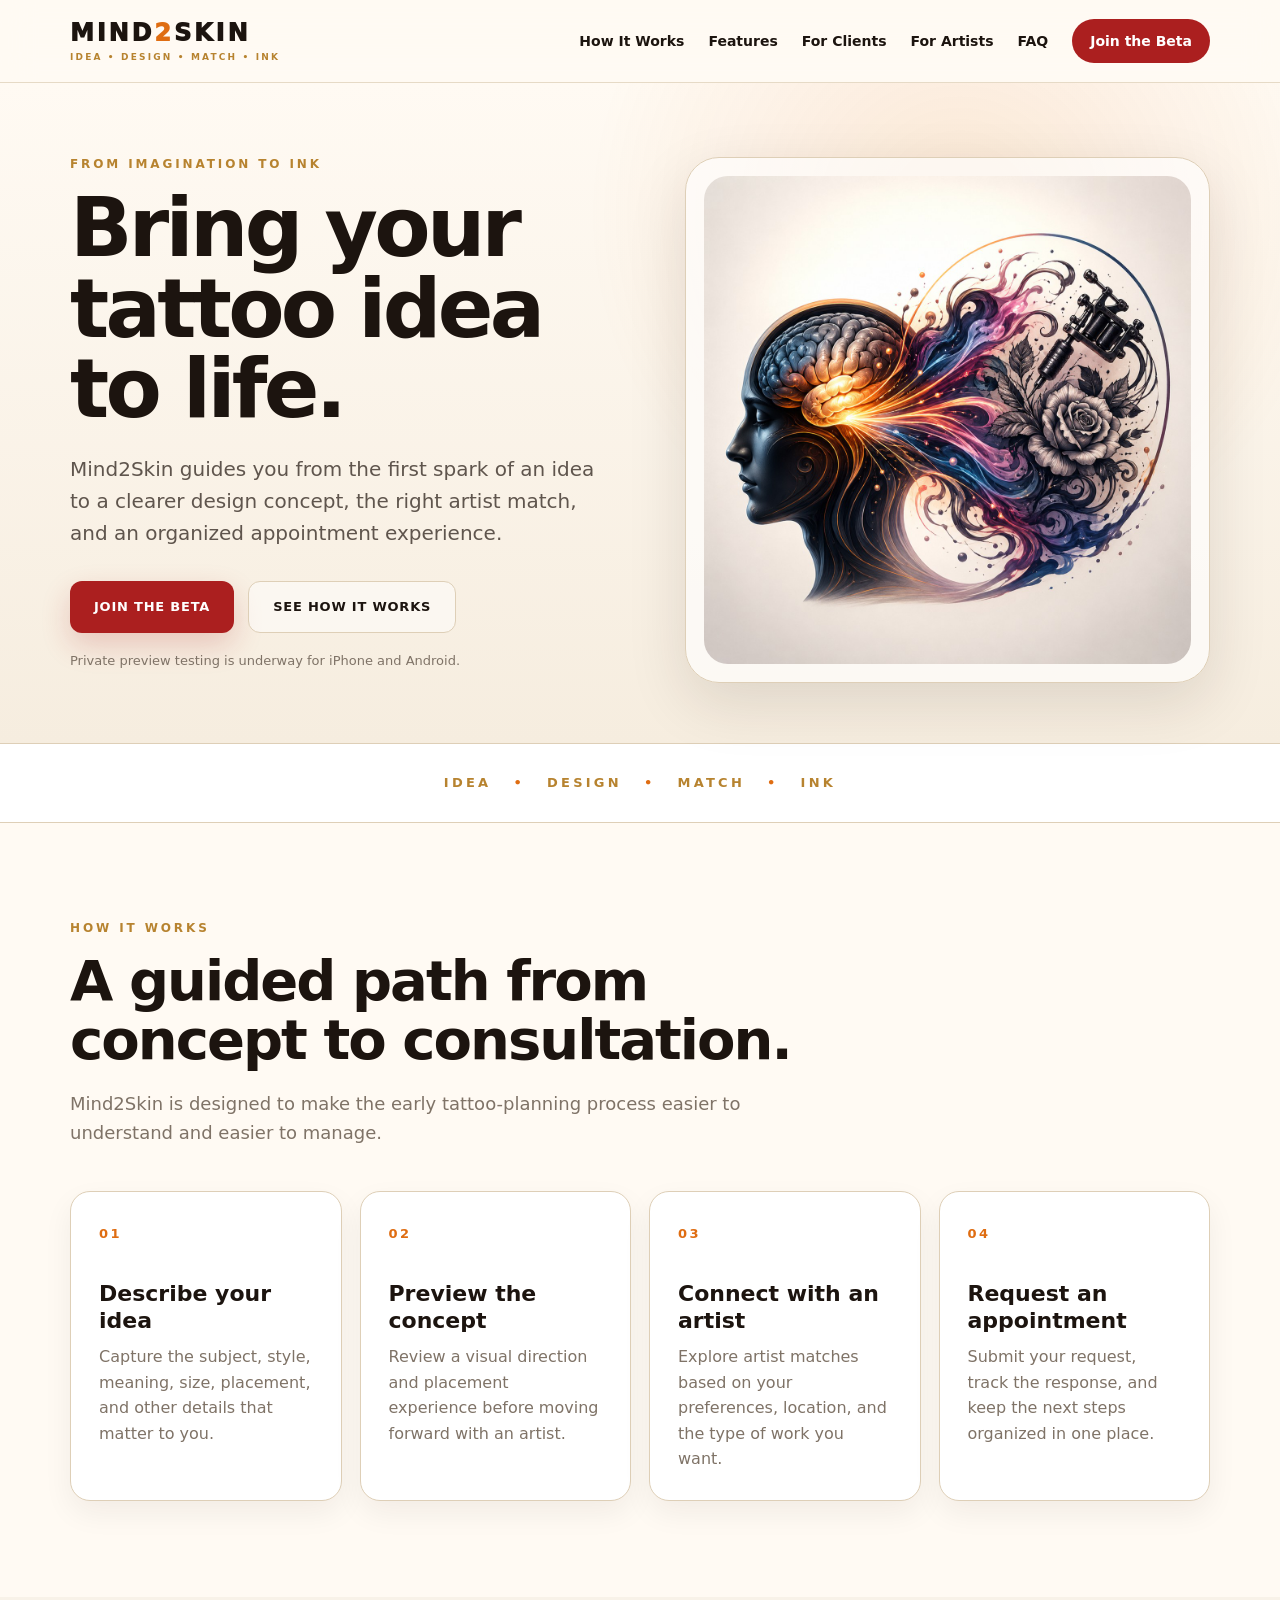
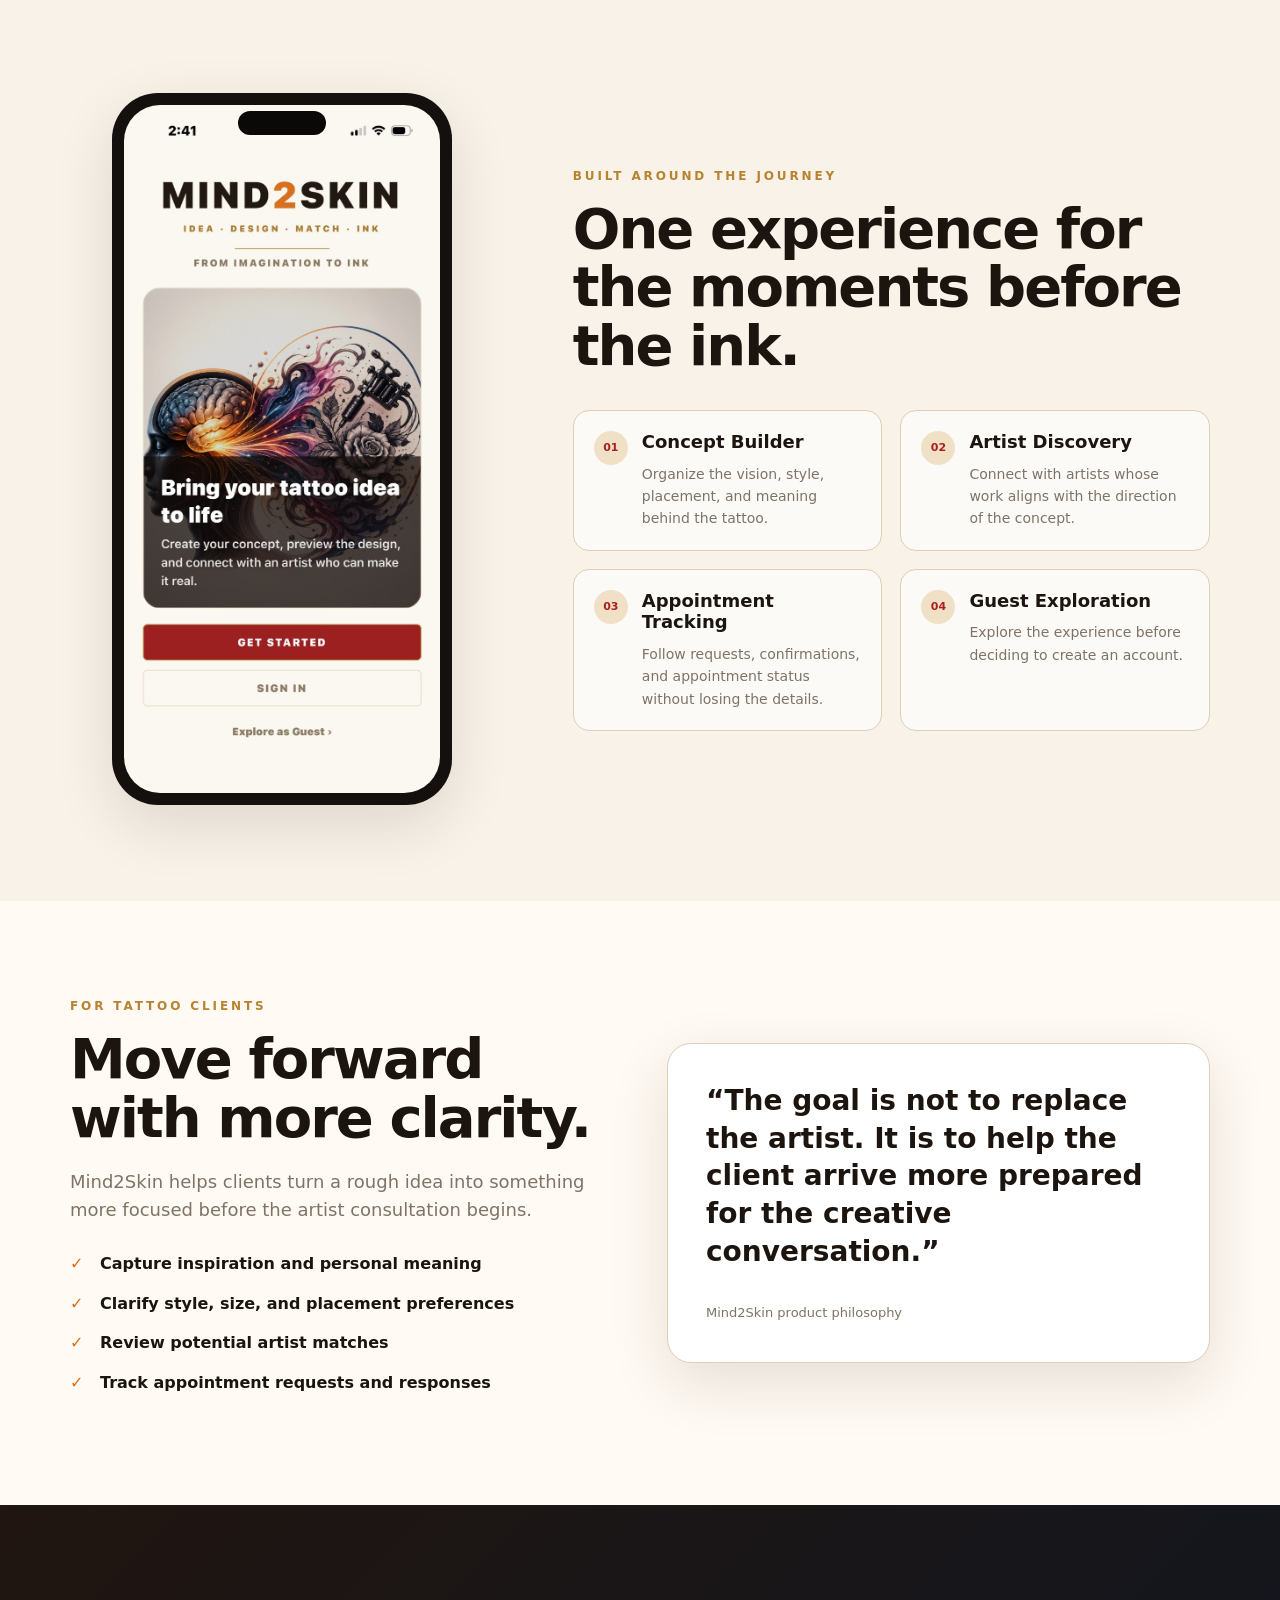
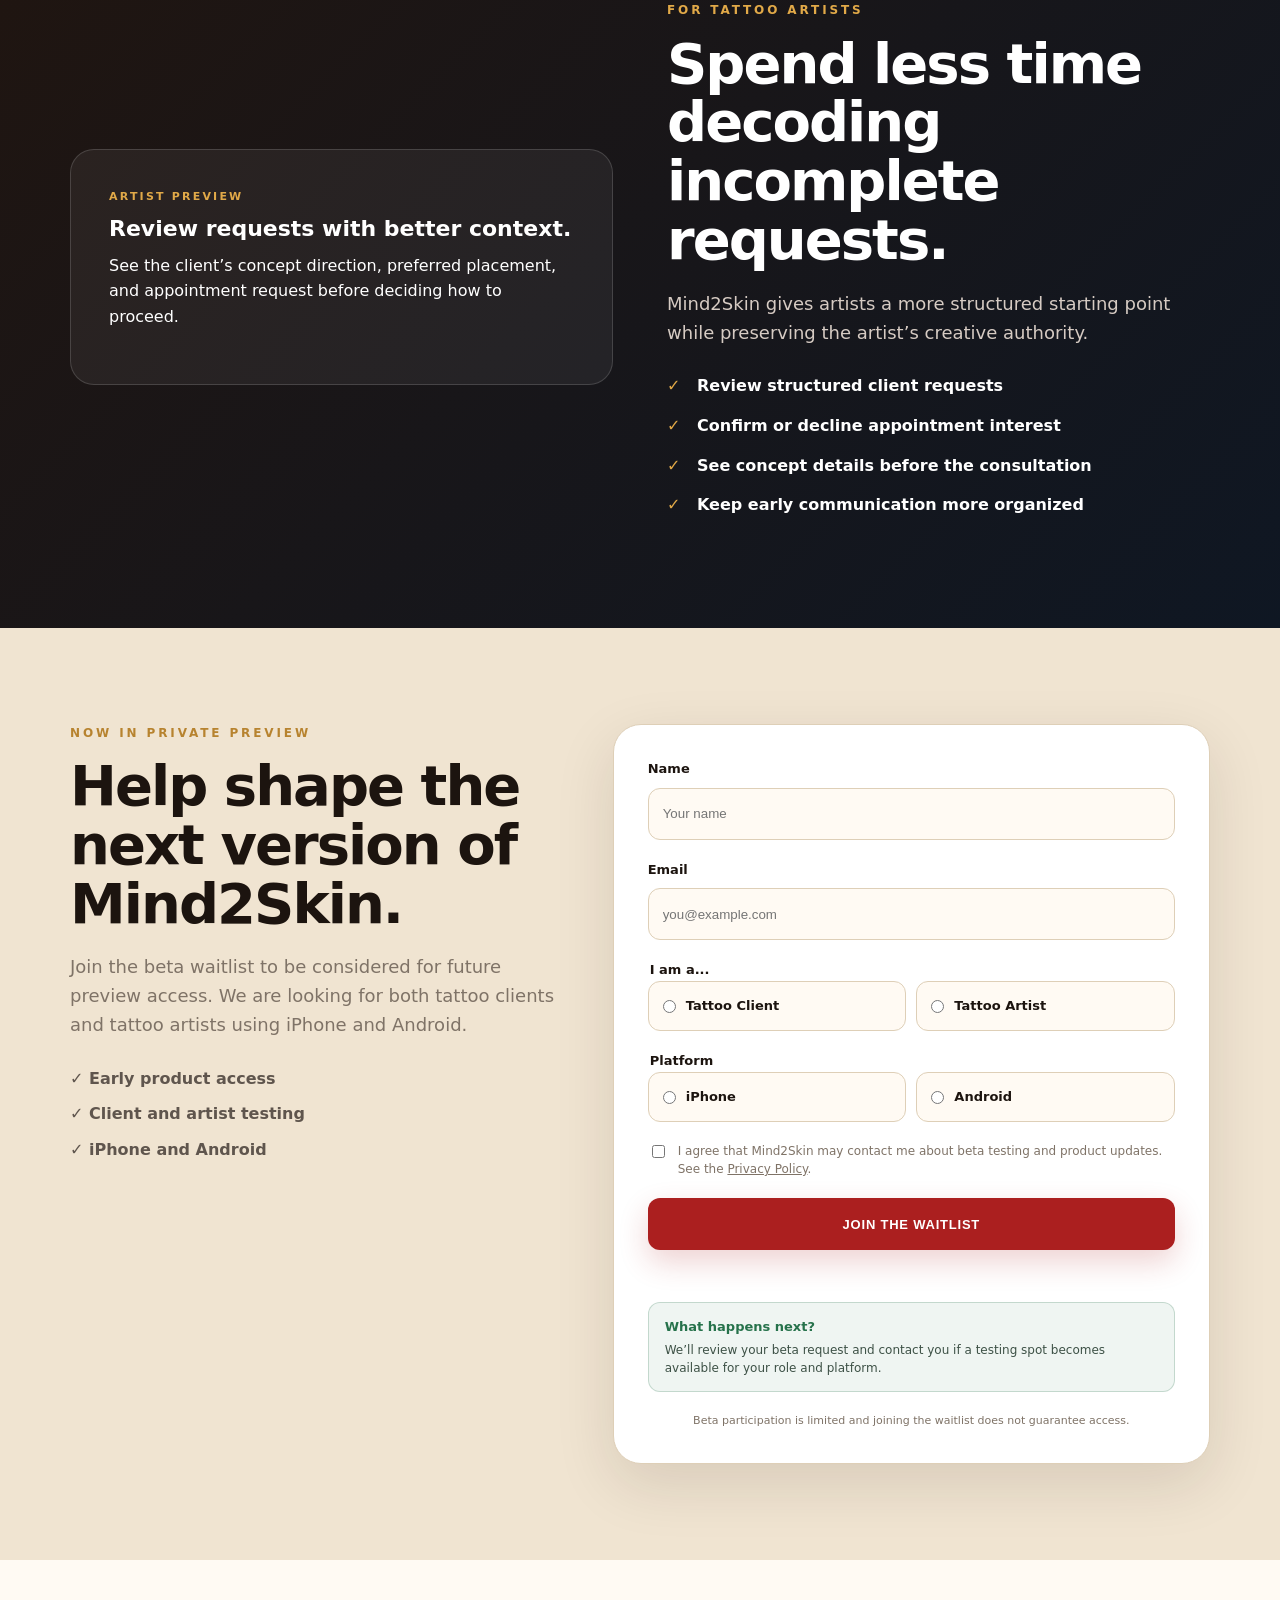
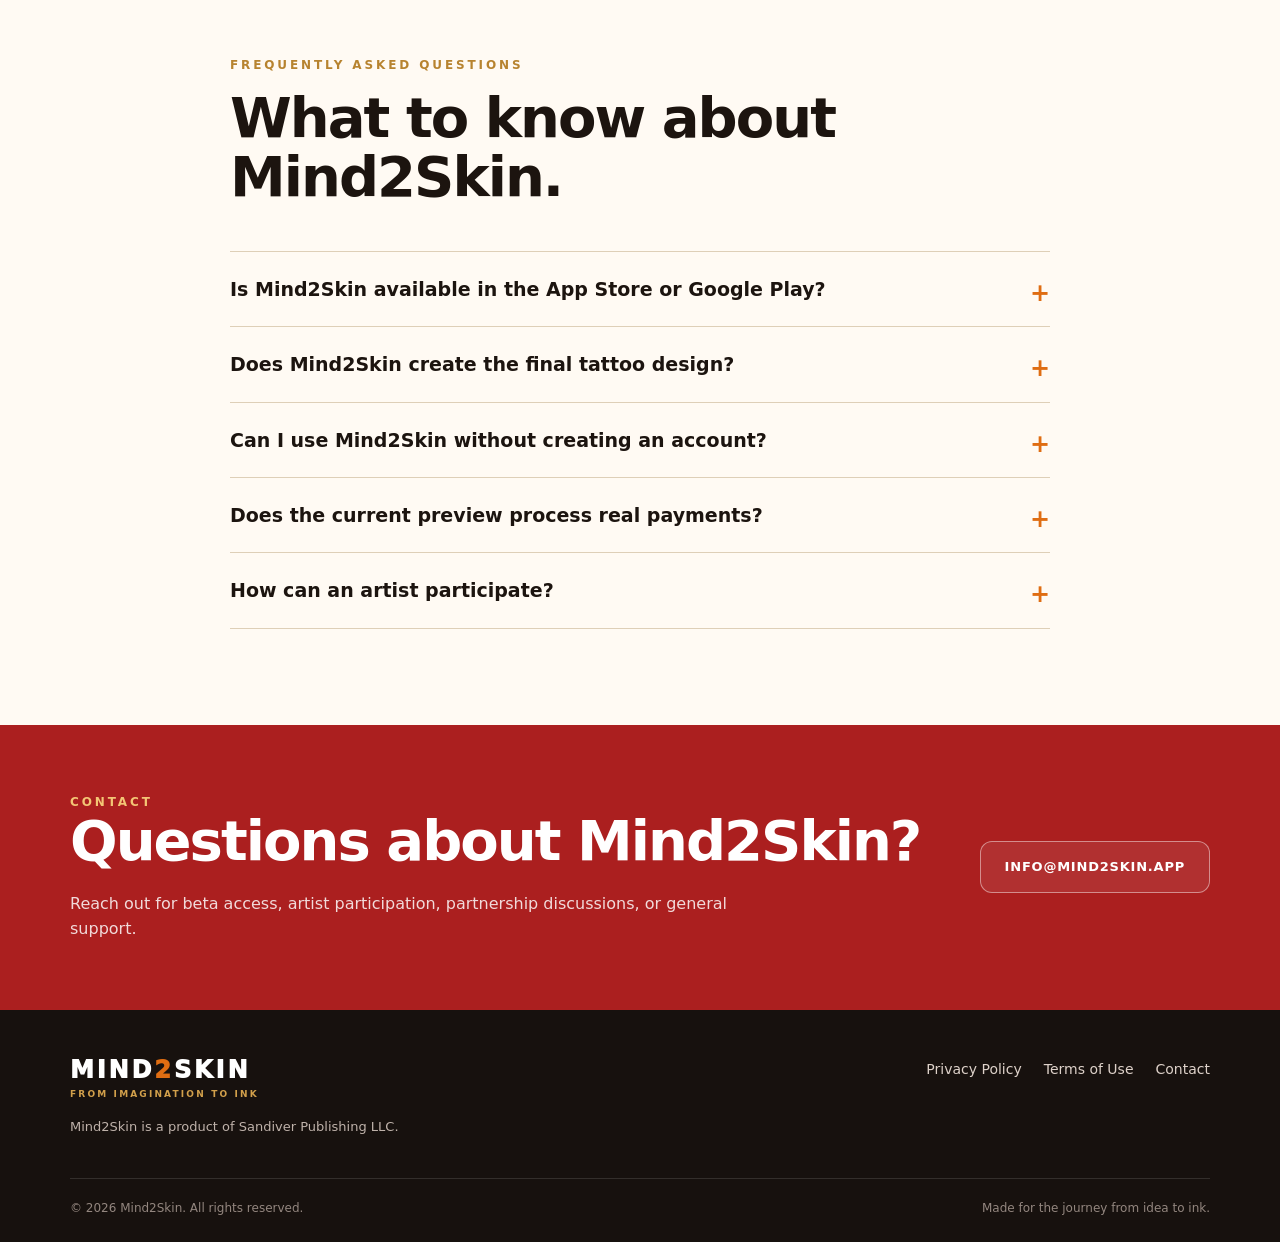
==== commit 7858eca0: "Improve beta signup confirmation and privacy disclosure Add post-signup next-steps messaging and upd" ====
--- a/index.html
+++ b/index.html
@@ -161,7 +161,13 @@
               Join the Waitlist
             </button>
 
-            <p class="form-status" aria-live="polite" data-form-status></p>
+            <div class="form-feedback" aria-live="polite">
+              <p class="form-status" data-form-status></p>
+              <div class="next-steps" data-next-steps hidden>
+                <strong>What happens next?</strong>
+                <span>We’ll review your beta request and contact you if a testing spot becomes available for your role and platform.</span>
+              </div>
+            </div>
             <p class="form-note">
               Beta participation is limited and joining the waitlist does not guarantee access.
             </p>
--- a/styles.css
+++ b/styles.css
@@ -80,3 +80,17 @@
   .waitlist-card{padding:24px 18px}
   .choice-grid{grid-template-columns:1fr}
 }
+
+.form-feedback{display:grid;gap:10px}
+.next-steps{
+  display:grid;
+  gap:4px;
+  padding:14px 16px;
+  border:1px solid rgba(38,114,75,.22);
+  border-radius:12px;
+  background:rgba(38,114,75,.07);
+  color:#3d5146;
+  font-size:12px;
+  line-height:1.5
+}
+.next-steps strong{color:#26724b;font-size:13px}
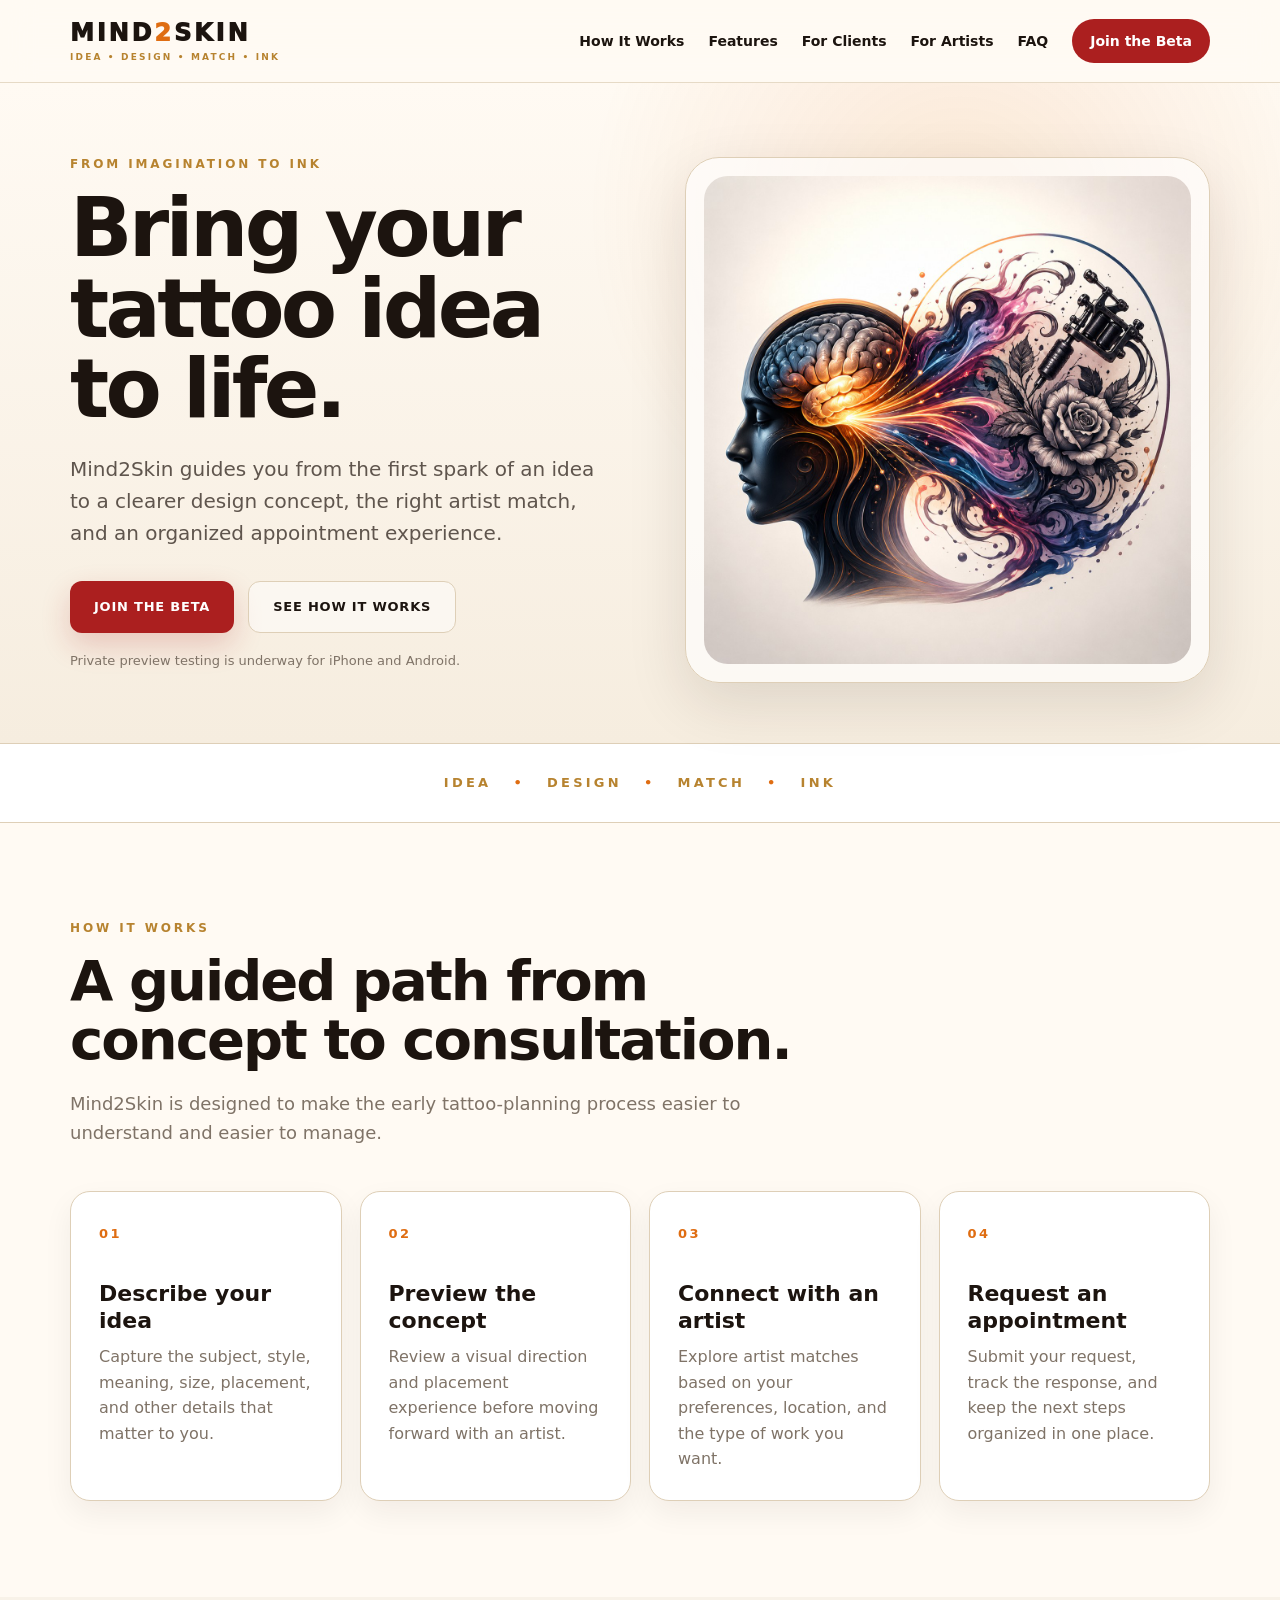
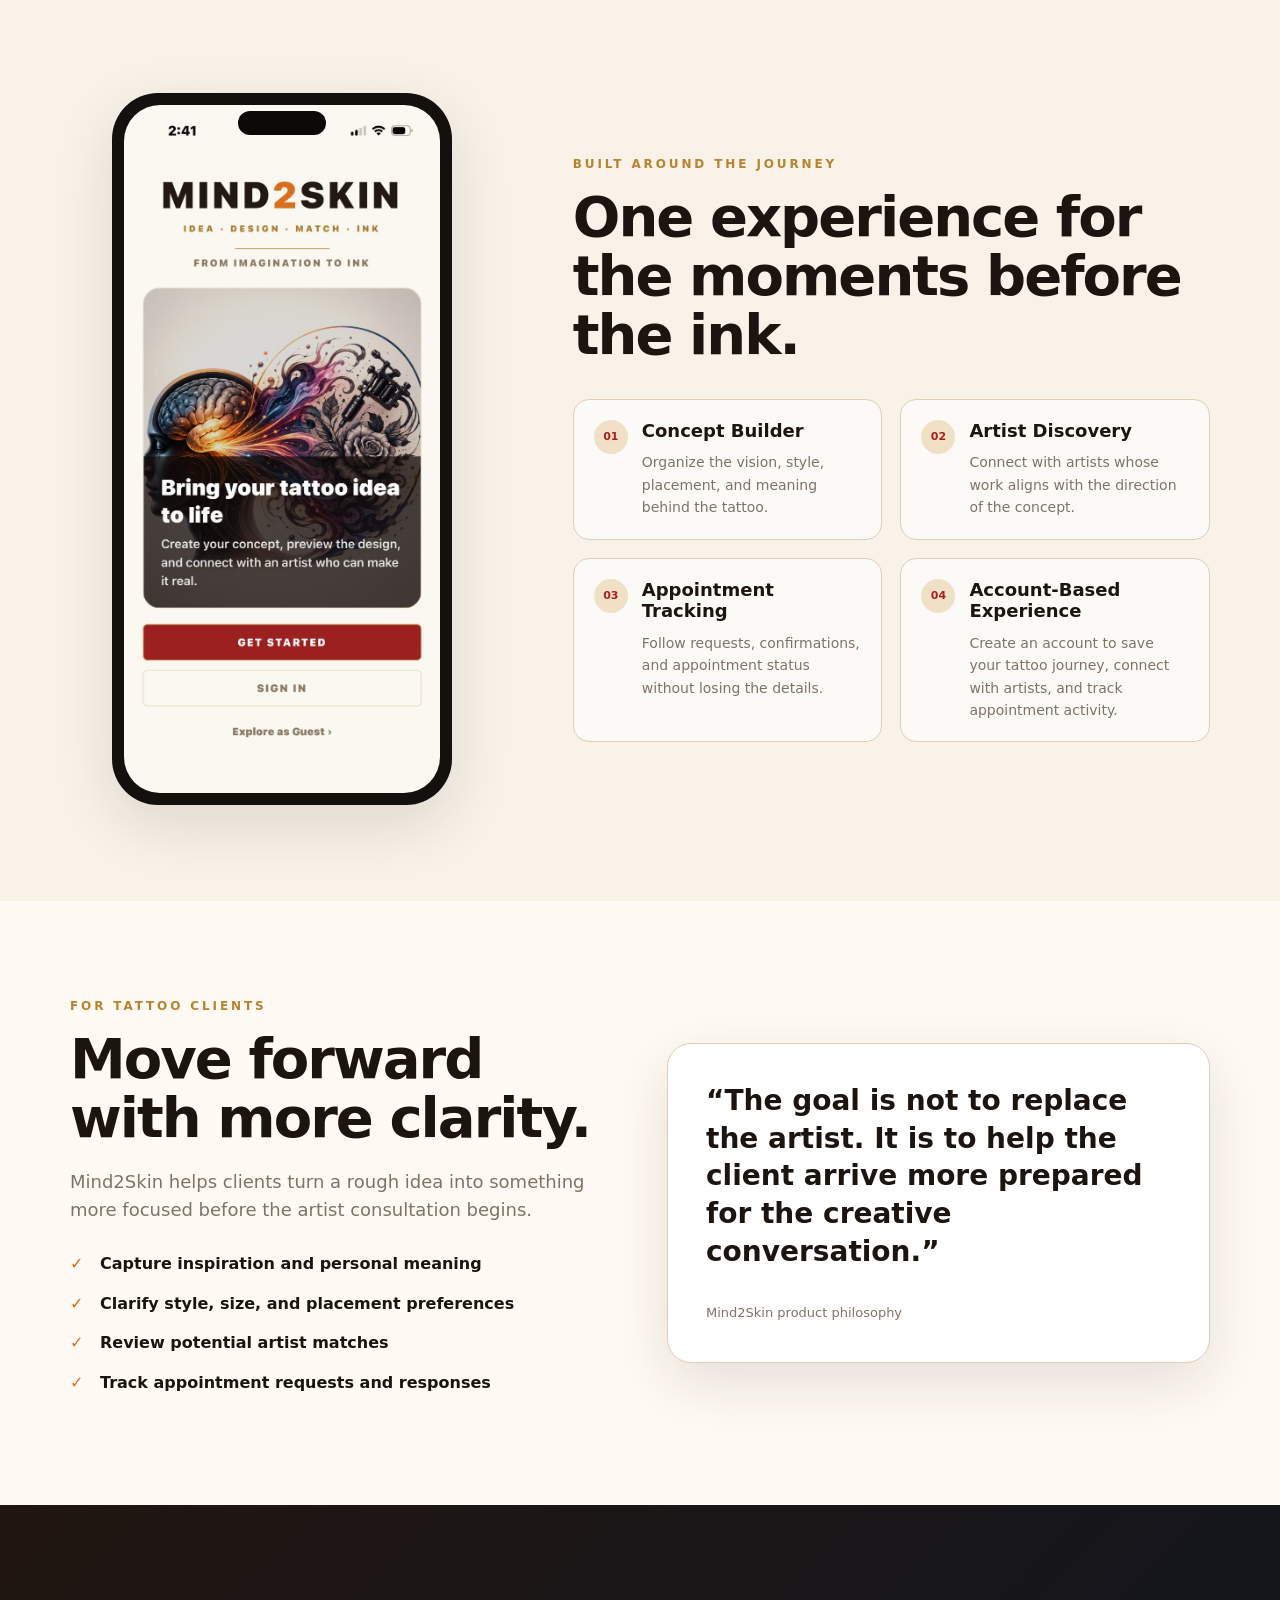
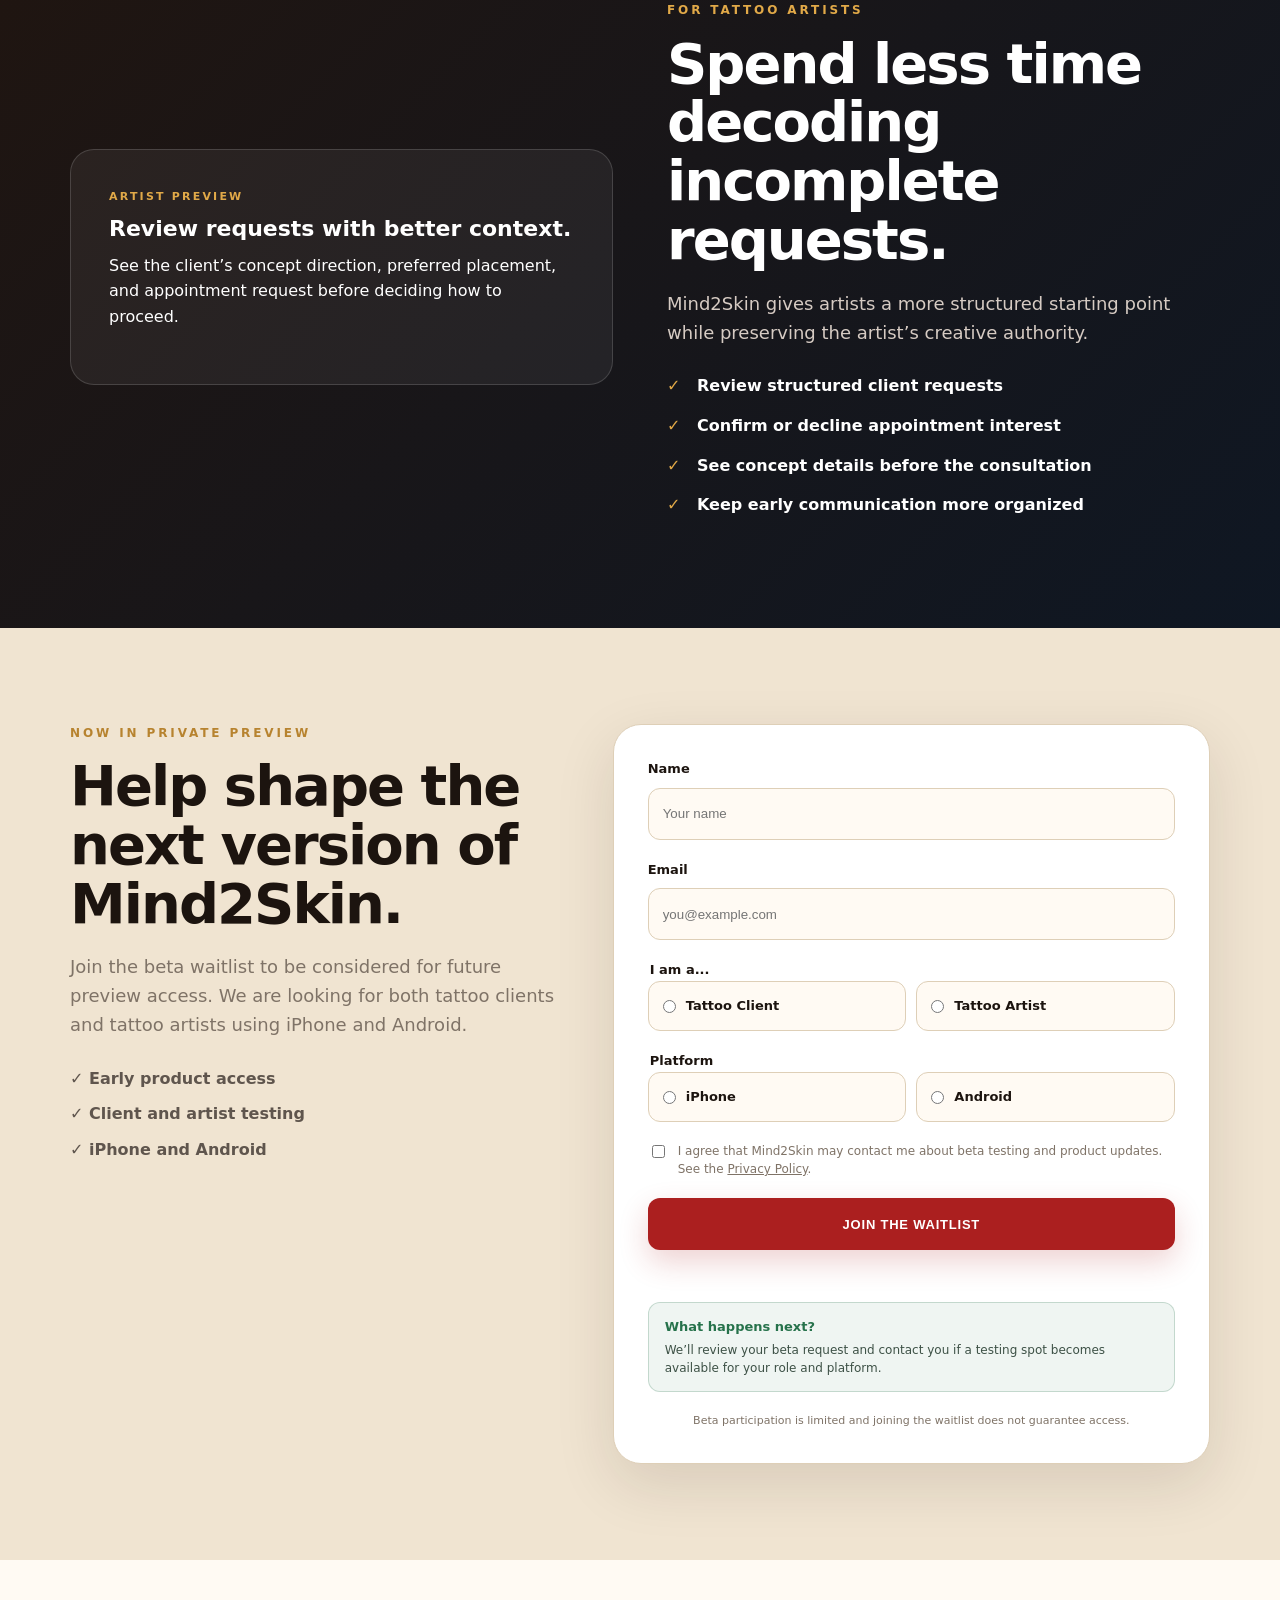
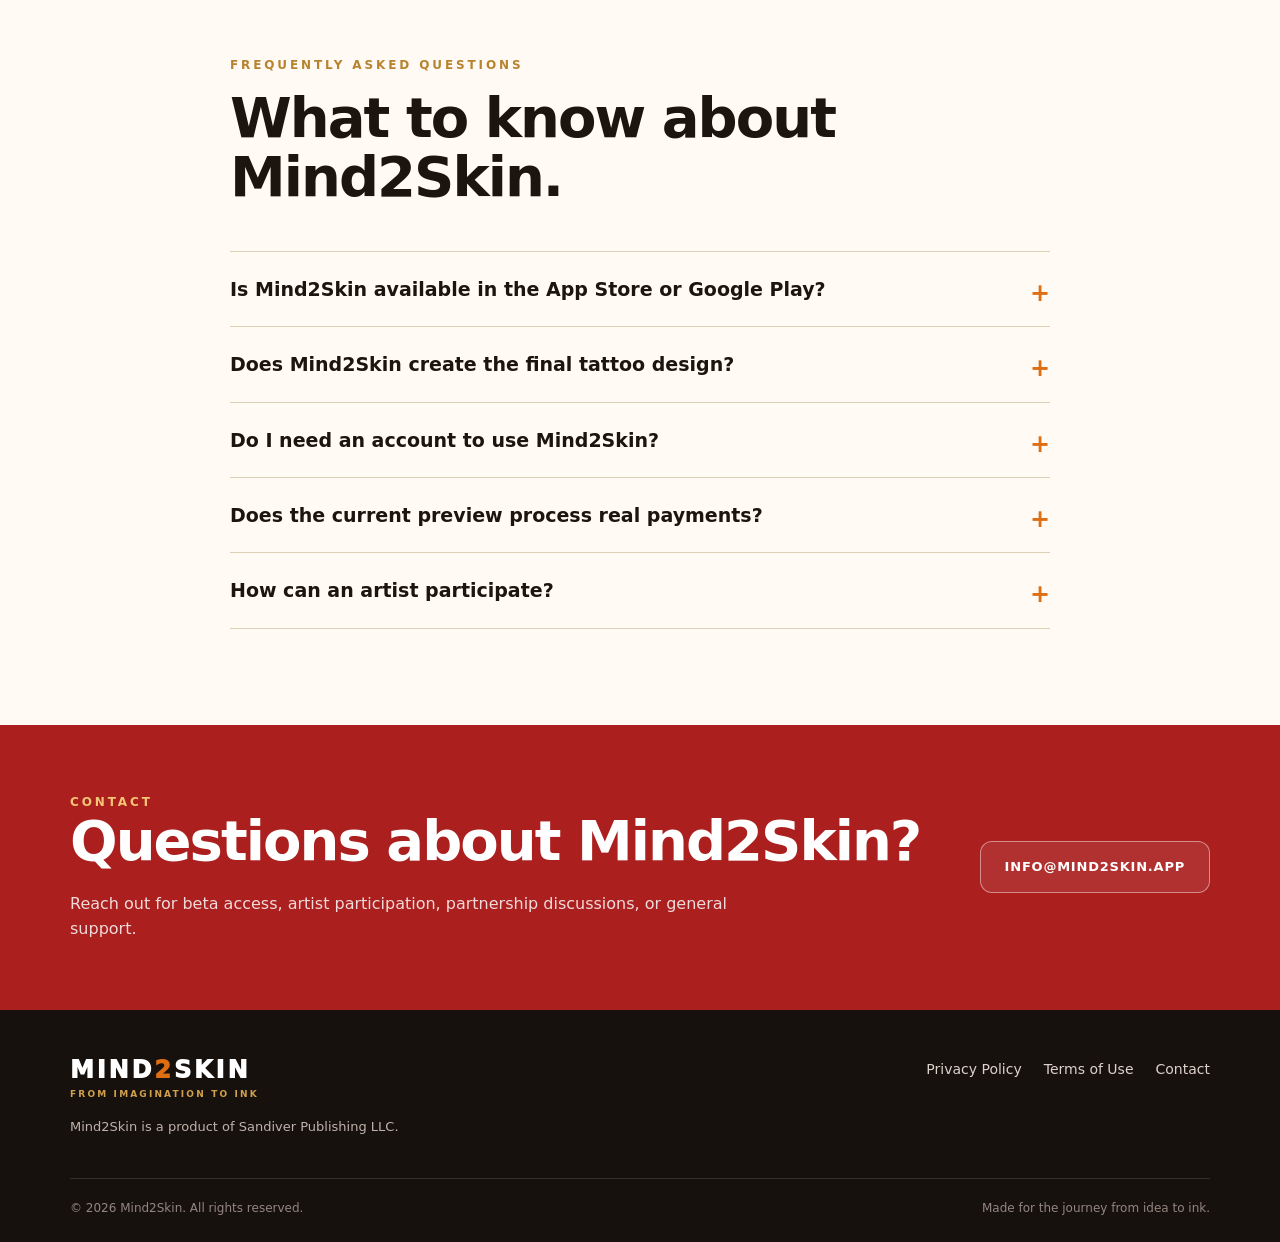
==== commit 3188db65: "Remove guest access references from Mind2Skin website" ====
--- a/index.html
+++ b/index.html
@@ -58,7 +58,7 @@
       <article><span class="feature-icon">01</span><div><h3>Concept Builder</h3><p>Organize the vision, style, placement, and meaning behind the tattoo.</p></div></article>
       <article><span class="feature-icon">02</span><div><h3>Artist Discovery</h3><p>Connect with artists whose work aligns with the direction of the concept.</p></div></article>
       <article><span class="feature-icon">03</span><div><h3>Appointment Tracking</h3><p>Follow requests, confirmations, and appointment status without losing the details.</p></div></article>
-      <article><span class="feature-icon">04</span><div><h3>Guest Exploration</h3><p>Explore the experience before deciding to create an account.</p></div></article>
+      <article><span class="feature-icon">04</span><div><h3>Account-Based Experience</h3><p>Create an account to save your tattoo journey, connect with artists, and track appointment activity.</p></div></article>
     </div>
   </div>
 </div></section>
@@ -180,7 +180,7 @@
   <div class="faq-list">
     <details><summary>Is Mind2Skin available in the App Store or Google Play?</summary><p>Not yet. Mind2Skin is currently being tested through private preview builds for iPhone and Android.</p></details>
     <details><summary>Does Mind2Skin create the final tattoo design?</summary><p>No. Mind2Skin helps organize and communicate the concept. The tattoo artist remains responsible for the final artwork, suitability, and execution.</p></details>
-    <details><summary>Can I use Mind2Skin without creating an account?</summary><p>Guest exploration is available for parts of the experience, but an account is required to save requests, match with artists, and track appointments.</p></details>
+    <details><summary>Do I need an account to use Mind2Skin?</summary><p>Yes. A Mind2Skin account is required to create and save requests, connect with matched artists, and track appointment activity.</p></details>
     <details><summary>Does the current preview process real payments?</summary><p>No. Payment functionality shown in the preview is not yet active and does not process real transactions.</p></details>
     <details><summary>How can an artist participate?</summary><p>Artists interested in preview testing or future participation can contact us at info@mind2skin.app.</p></details>
   </div>
